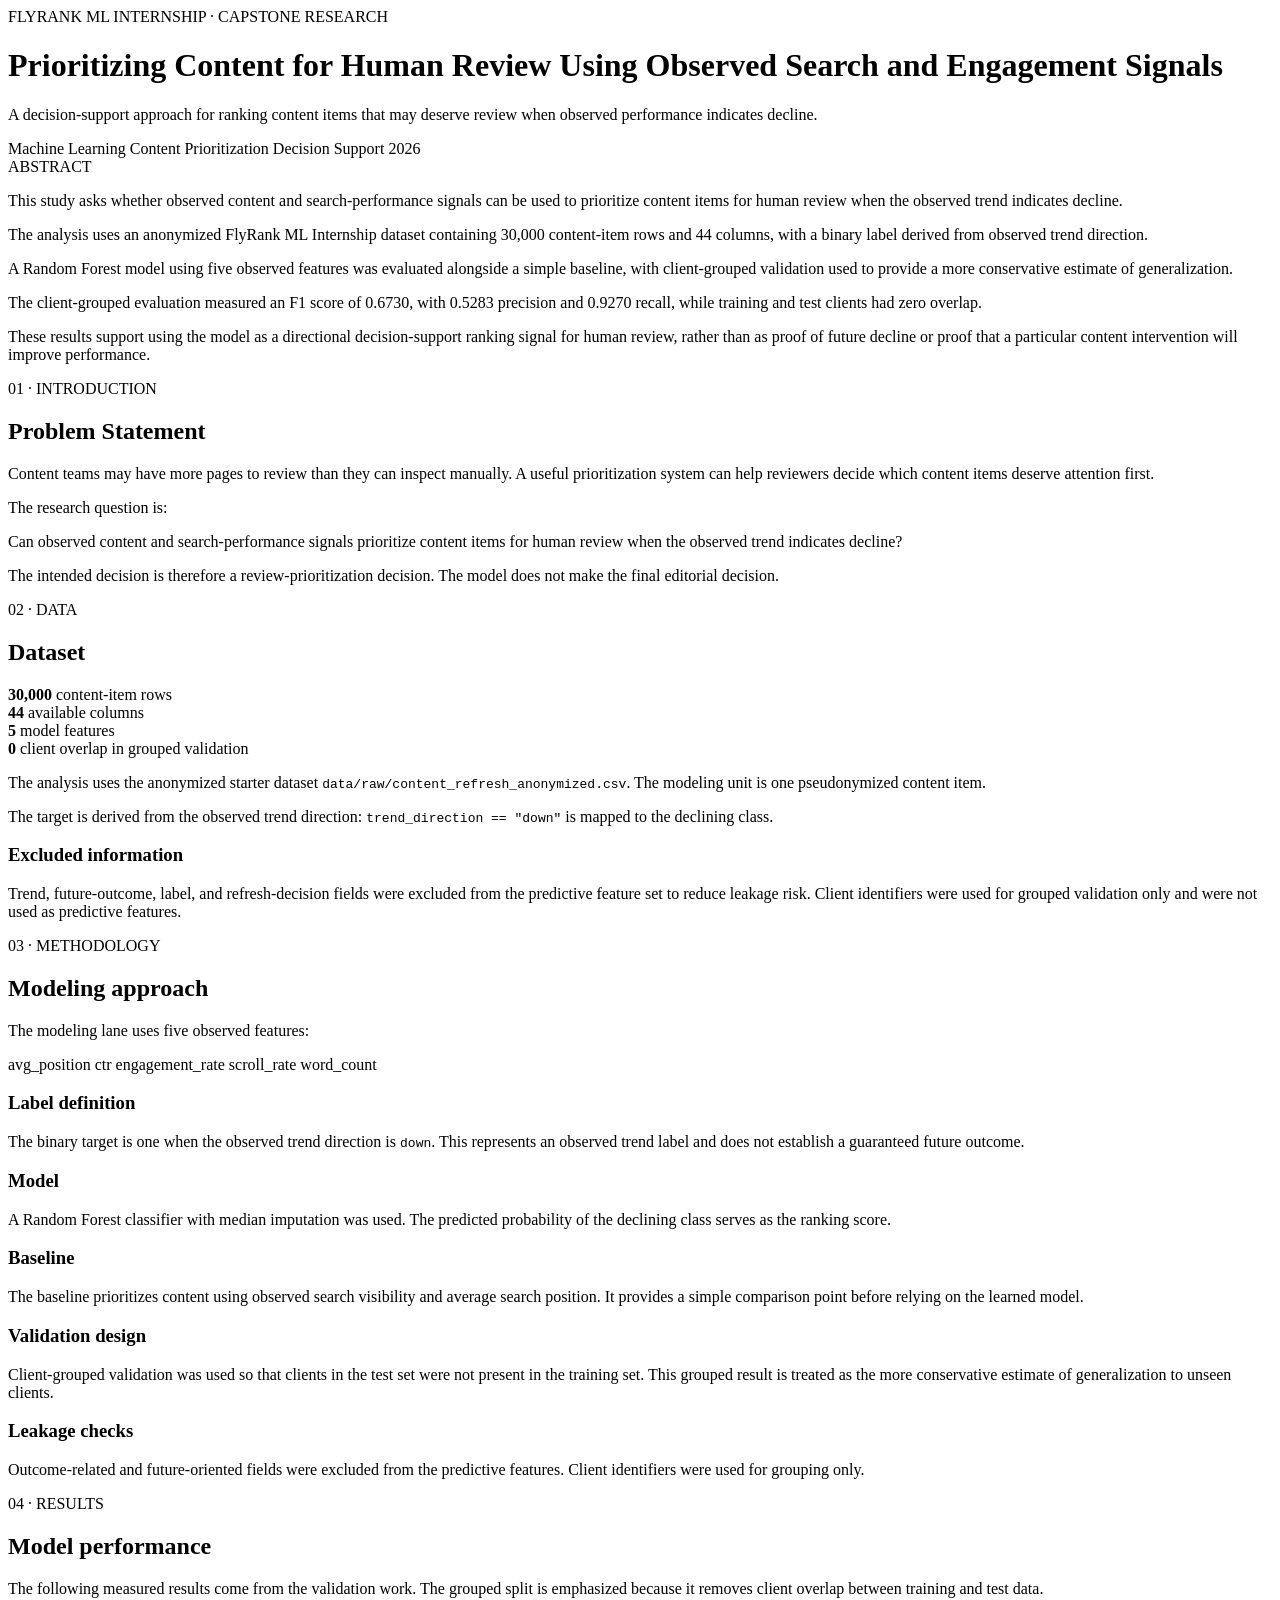
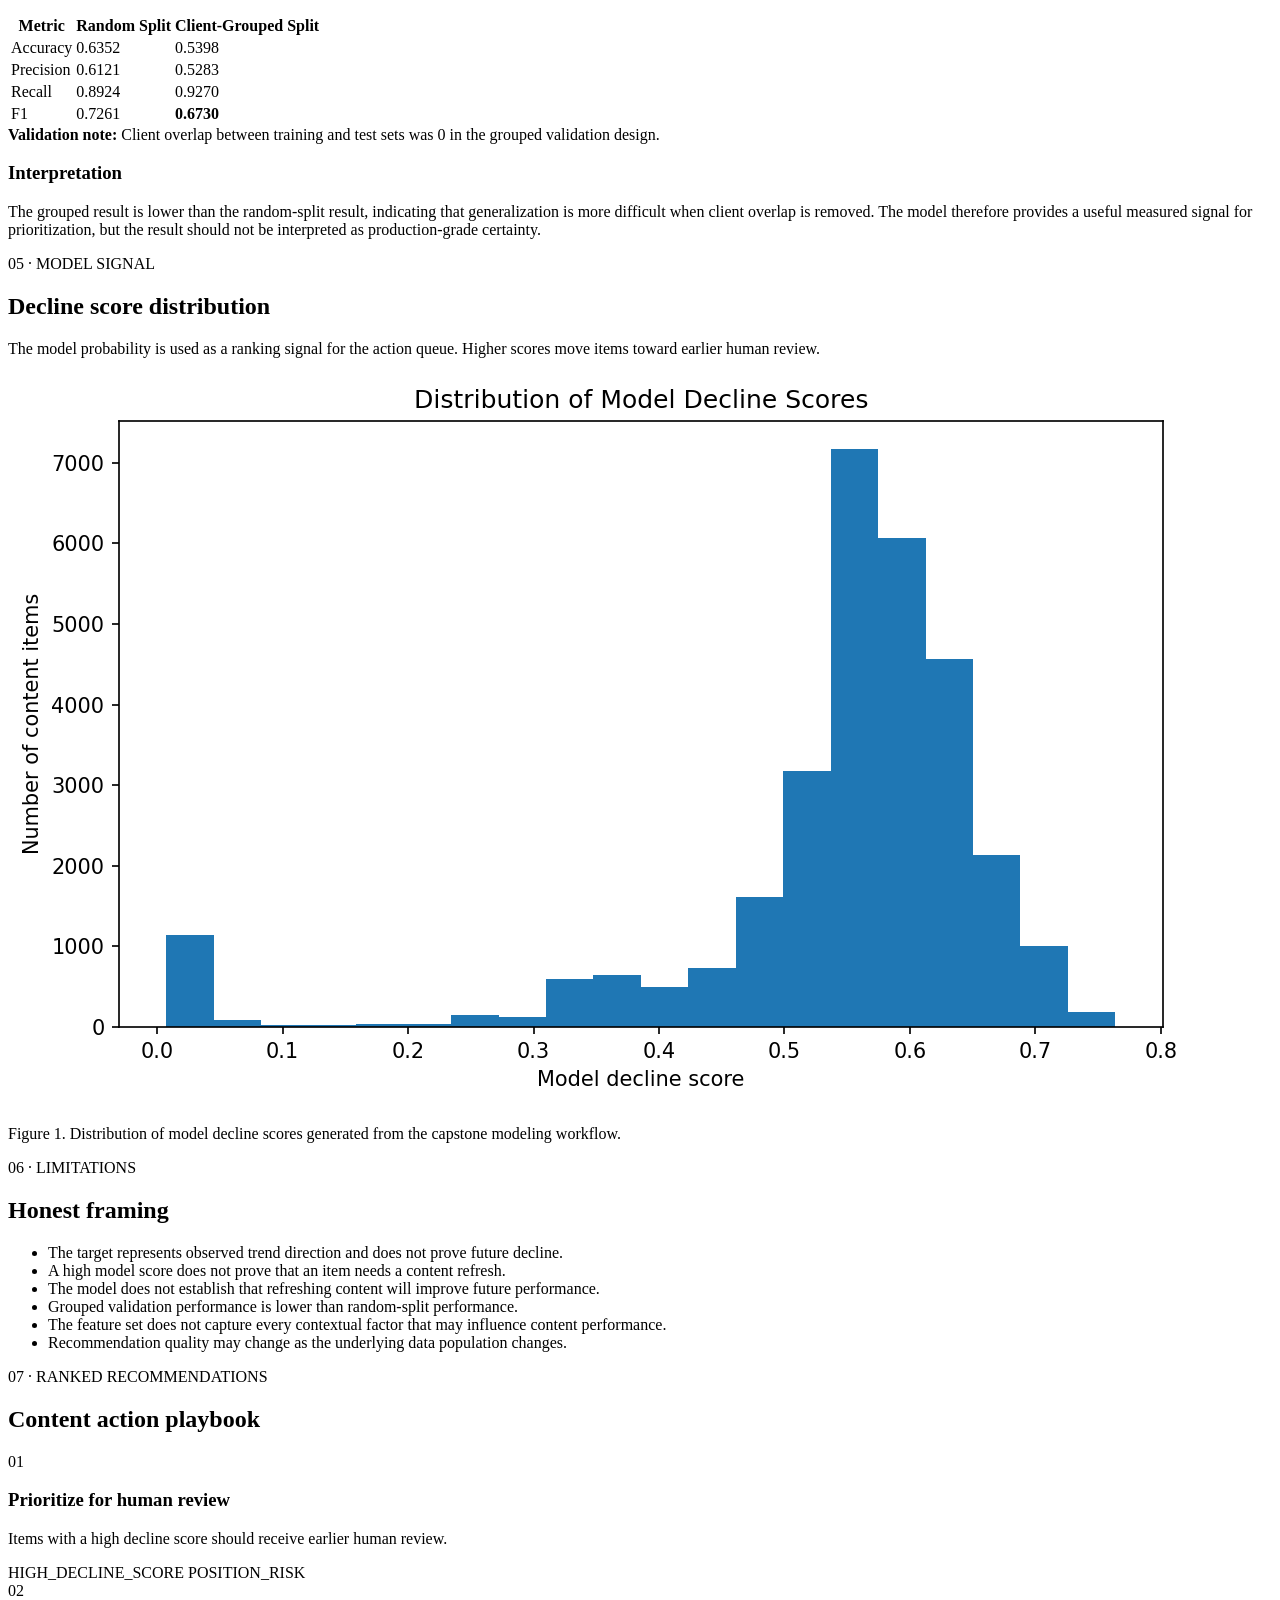
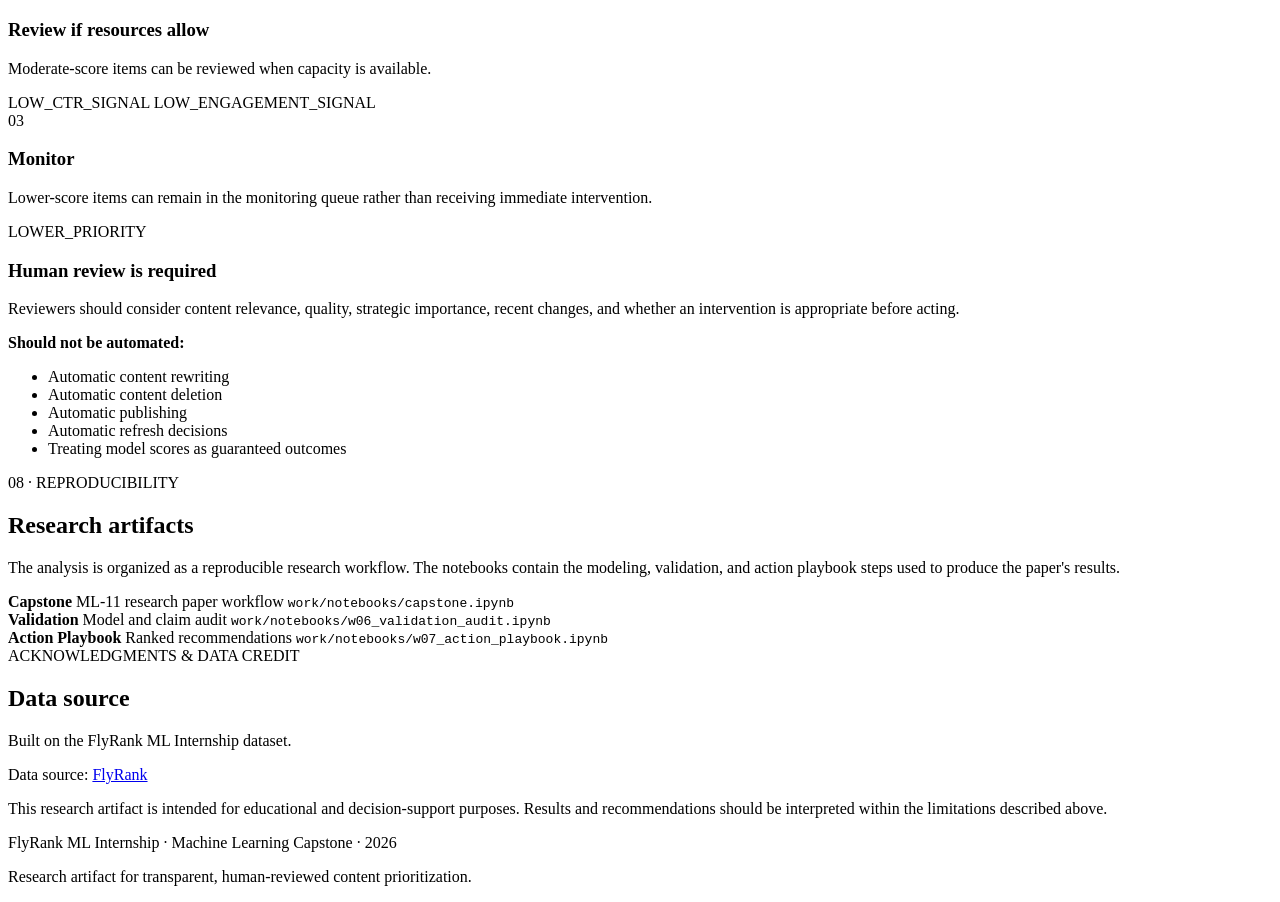
==== index.html @ 4ee72cf7 "Add ML-11 research paper page" ====
<!DOCTYPE html>
<html lang="en">
<head>
    <meta charset="UTF-8">
    <meta name="viewport" content="width=device-width, initial-scale=1.0">

    <title>Content Decline Prioritization | Research Paper</title>

    <link rel="stylesheet" href="style.css">
</head>

<body>

    <!-- HERO -->
    <header class="hero">
        <div class="container">

            <div class="eyebrow">
                FLYRANK ML INTERNSHIP · CAPSTONE RESEARCH
            </div>

            <h1>
                Prioritizing Content for Human Review
                Using Observed Search and Engagement Signals
            </h1>

            <p class="subtitle">
                A decision-support approach for ranking content items
                that may deserve review when observed performance
                indicates decline.
            </p>

            <div class="meta">
                <span>Machine Learning</span>
                <span>Content Prioritization</span>
                <span>Decision Support</span>
                <span>2026</span>
            </div>

        </div>
    </header>


    <main class="container">

        <!-- ABSTRACT -->
        <section class="paper-section abstract">
            <div class="section-label">ABSTRACT</div>

            <p>
                This study asks whether observed content and search-performance
                signals can be used to prioritize content items for human review
                when the observed trend indicates decline.
            </p>

            <p>
                The analysis uses an anonymized FlyRank ML Internship dataset
                containing 30,000 content-item rows and 44 columns, with a binary
                label derived from observed trend direction.
            </p>

            <p>
                A Random Forest model using five observed features was evaluated
                alongside a simple baseline, with client-grouped validation used
                to provide a more conservative estimate of generalization.
            </p>

            <p>
                The client-grouped evaluation measured an F1 score of 0.6730,
                with 0.5283 precision and 0.9270 recall, while training and test
                clients had zero overlap.
            </p>

            <p>
                These results support using the model as a directional
                decision-support ranking signal for human review, rather than as
                proof of future decline or proof that a particular content
                intervention will improve performance.
            </p>
        </section>


        <!-- INTRODUCTION -->
        <section class="paper-section">
            <div class="section-label">01 · INTRODUCTION</div>

            <h2>Problem Statement</h2>

            <p>
                Content teams may have more pages to review than they can
                inspect manually. A useful prioritization system can help
                reviewers decide which content items deserve attention first.
            </p>

            <p>
                The research question is:
            </p>

            <div class="question-box">
                Can observed content and search-performance signals prioritize
                content items for human review when the observed trend indicates
                decline?
            </div>

            <p>
                The intended decision is therefore a review-prioritization
                decision. The model does not make the final editorial decision.
            </p>
        </section>


        <!-- DATA -->
        <section class="paper-section">
            <div class="section-label">02 · DATA</div>

            <h2>Dataset</h2>

            <div class="stats-grid">

                <div class="stat-card">
                    <strong>30,000</strong>
                    <span>content-item rows</span>
                </div>

                <div class="stat-card">
                    <strong>44</strong>
                    <span>available columns</span>
                </div>

                <div class="stat-card">
                    <strong>5</strong>
                    <span>model features</span>
                </div>

                <div class="stat-card">
                    <strong>0</strong>
                    <span>client overlap in grouped validation</span>
                </div>

            </div>

            <p>
                The analysis uses the anonymized starter dataset
                <code>data/raw/content_refresh_anonymized.csv</code>.
                The modeling unit is one pseudonymized content item.
            </p>

            <p>
                The target is derived from the observed trend direction:
                <code>trend_direction == "down"</code> is mapped to the
                declining class.
            </p>

            <h3>Excluded information</h3>

            <p>
                Trend, future-outcome, label, and refresh-decision fields were
                excluded from the predictive feature set to reduce leakage risk.
                Client identifiers were used for grouped validation only and
                were not used as predictive features.
            </p>
        </section>


        <!-- METHODOLOGY -->
        <section class="paper-section">
            <div class="section-label">03 · METHODOLOGY</div>

            <h2>Modeling approach</h2>

            <p>
                The modeling lane uses five observed features:
            </p>

            <div class="feature-list">
                <span>avg_position</span>
                <span>ctr</span>
                <span>engagement_rate</span>
                <span>scroll_rate</span>
                <span>word_count</span>
            </div>

            <h3>Label definition</h3>

            <p>
                The binary target is one when the observed trend direction is
                <code>down</code>. This represents an observed trend label and
                does not establish a guaranteed future outcome.
            </p>

            <h3>Model</h3>

            <p>
                A Random Forest classifier with median imputation was used.
                The predicted probability of the declining class serves as the
                ranking score.
            </p>

            <h3>Baseline</h3>

            <p>
                The baseline prioritizes content using observed search
                visibility and average search position. It provides a simple
                comparison point before relying on the learned model.
            </p>

            <h3>Validation design</h3>

            <p>
                Client-grouped validation was used so that clients in the test
                set were not present in the training set. This grouped result
                is treated as the more conservative estimate of generalization
                to unseen clients.
            </p>

            <h3>Leakage checks</h3>

            <p>
                Outcome-related and future-oriented fields were excluded from
                the predictive features. Client identifiers were used for
                grouping only.
            </p>
        </section>


        <!-- RESULTS -->
        <section class="paper-section">
            <div class="section-label">04 · RESULTS</div>

            <h2>Model performance</h2>

            <p>
                The following measured results come from the validation work.
                The grouped split is emphasized because it removes client
                overlap between training and test data.
            </p>

            <div class="table-wrapper">
                <table>
                    <thead>
                        <tr>
                            <th>Metric</th>
                            <th>Random Split</th>
                            <th>Client-Grouped Split</th>
                        </tr>
                    </thead>

                    <tbody>
                        <tr>
                            <td>Accuracy</td>
                            <td>0.6352</td>
                            <td>0.5398</td>
                        </tr>

                        <tr>
                            <td>Precision</td>
                            <td>0.6121</td>
                            <td>0.5283</td>
                        </tr>

                        <tr>
                            <td>Recall</td>
                            <td>0.8924</td>
                            <td>0.9270</td>
                        </tr>

                        <tr class="highlight-row">
                            <td>F1</td>
                            <td>0.7261</td>
                            <td><strong>0.6730</strong></td>
                        </tr>
                    </tbody>
                </table>
            </div>

            <div class="result-note">
                <strong>Validation note:</strong>
                Client overlap between training and test sets was 0 in the
                grouped validation design.
            </div>

            <h3>Interpretation</h3>

            <p>
                The grouped result is lower than the random-split result,
                indicating that generalization is more difficult when client
                overlap is removed. The model therefore provides a useful
                measured signal for prioritization, but the result should not
                be interpreted as production-grade certainty.
            </p>
        </section>


        <!-- FIGURE -->
        <section class="paper-section">
            <div class="section-label">05 · MODEL SIGNAL</div>

            <h2>Decline score distribution</h2>

            <p>
                The model probability is used as a ranking signal for the
                action queue. Higher scores move items toward earlier human
                review.
            </p>

            <div class="figure-card">

                <img
                    src="work/figures/decline_score_distribution.png"
                    alt="Distribution of model decline scores"
                >

                <p class="caption">
                    Figure 1. Distribution of model decline scores generated
                    from the capstone modeling workflow.
                </p>

            </div>
        </section>


        <!-- LIMITATIONS -->
        <section class="paper-section">
            <div class="section-label">06 · LIMITATIONS</div>

            <h2>Honest framing</h2>

            <ul class="limits-list">
                <li>
                    The target represents observed trend direction and does
                    not prove future decline.
                </li>

                <li>
                    A high model score does not prove that an item needs a
                    content refresh.
                </li>

                <li>
                    The model does not establish that refreshing content will
                    improve future performance.
                </li>

                <li>
                    Grouped validation performance is lower than random-split
                    performance.
                </li>

                <li>
                    The feature set does not capture every contextual factor
                    that may influence content performance.
                </li>

                <li>
                    Recommendation quality may change as the underlying data
                    population changes.
                </li>
            </ul>
        </section>


        <!-- RECOMMENDATIONS -->
        <section class="paper-section recommendations">
            <div class="section-label">07 · RANKED RECOMMENDATIONS</div>

            <h2>Content action playbook</h2>

            <div class="recommendation">

                <div class="rank">01</div>

                <div>
                    <h3>Prioritize for human review</h3>

                    <p>
                        Items with a high decline score should receive earlier
                        human review.
                    </p>

                    <div class="tags">
                        <span>HIGH_DECLINE_SCORE</span>
                        <span>POSITION_RISK</span>
                    </div>
                </div>

            </div>


            <div class="recommendation">

                <div class="rank">02</div>

                <div>
                    <h3>Review if resources allow</h3>

                    <p>
                        Moderate-score items can be reviewed when capacity is
                        available.
                    </p>

                    <div class="tags">
                        <span>LOW_CTR_SIGNAL</span>
                        <span>LOW_ENGAGEMENT_SIGNAL</span>
                    </div>
                </div>

            </div>


            <div class="recommendation">

                <div class="rank">03</div>

                <div>
                    <h3>Monitor</h3>

                    <p>
                        Lower-score items can remain in the monitoring queue
                        rather than receiving immediate intervention.
                    </p>

                    <div class="tags">
                        <span>LOWER_PRIORITY</span>
                    </div>
                </div>

            </div>


            <h3>Human review is required</h3>

            <p>
                Reviewers should consider content relevance, quality, strategic
                importance, recent changes, and whether an intervention is
                appropriate before acting.
            </p>

            <div class="no-go">
                <strong>Should not be automated:</strong>

                <ul>
                    <li>Automatic content rewriting</li>
                    <li>Automatic content deletion</li>
                    <li>Automatic publishing</li>
                    <li>Automatic refresh decisions</li>
                    <li>Treating model scores as guaranteed outcomes</li>
                </ul>
            </div>
        </section>


        <!-- REPRODUCIBILITY -->
        <section class="paper-section">
            <div class="section-label">08 · REPRODUCIBILITY</div>

            <h2>Research artifacts</h2>

            <p>
                The analysis is organized as a reproducible research workflow.
                The notebooks contain the modeling, validation, and action
                playbook steps used to produce the paper's results.
            </p>

            <div class="artifact-grid">

                <div class="artifact">
                    <strong>Capstone</strong>
                    <span>ML-11 research paper workflow</span>
                    <code>work/notebooks/capstone.ipynb</code>
                </div>

                <div class="artifact">
                    <strong>Validation</strong>
                    <span>Model and claim audit</span>
                    <code>work/notebooks/w06_validation_audit.ipynb</code>
                </div>

                <div class="artifact">
                    <strong>Action Playbook</strong>
                    <span>Ranked recommendations</span>
                    <code>work/notebooks/w07_action_playbook.ipynb</code>
                </div>

            </div>
        </section>


        <!-- ACKNOWLEDGMENTS -->
        <section class="paper-section acknowledgment">
            <div class="section-label">ACKNOWLEDGMENTS & DATA CREDIT</div>

            <h2>Data source</h2>

            <p>
                Built on the FlyRank ML Internship dataset.
            </p>

            <p>
                Data source:
                <a
                    href="https://flyrank.ai"
                    target="_blank"
                    rel="noopener noreferrer"
                >
                    FlyRank
                </a>
            </p>

            <p class="small-note">
                This research artifact is intended for educational and
                decision-support purposes. Results and recommendations should
                be interpreted within the limitations described above.
            </p>
        </section>

    </main>


    <!-- FOOTER -->
    <footer>
        <div class="container">

            <p>
                FlyRank ML Internship · Machine Learning Capstone · 2026
            </p>

            <p>
                Research artifact for transparent, human-reviewed
                content prioritization.
            </p>

        </div>
    </footer>

</body>
</html>
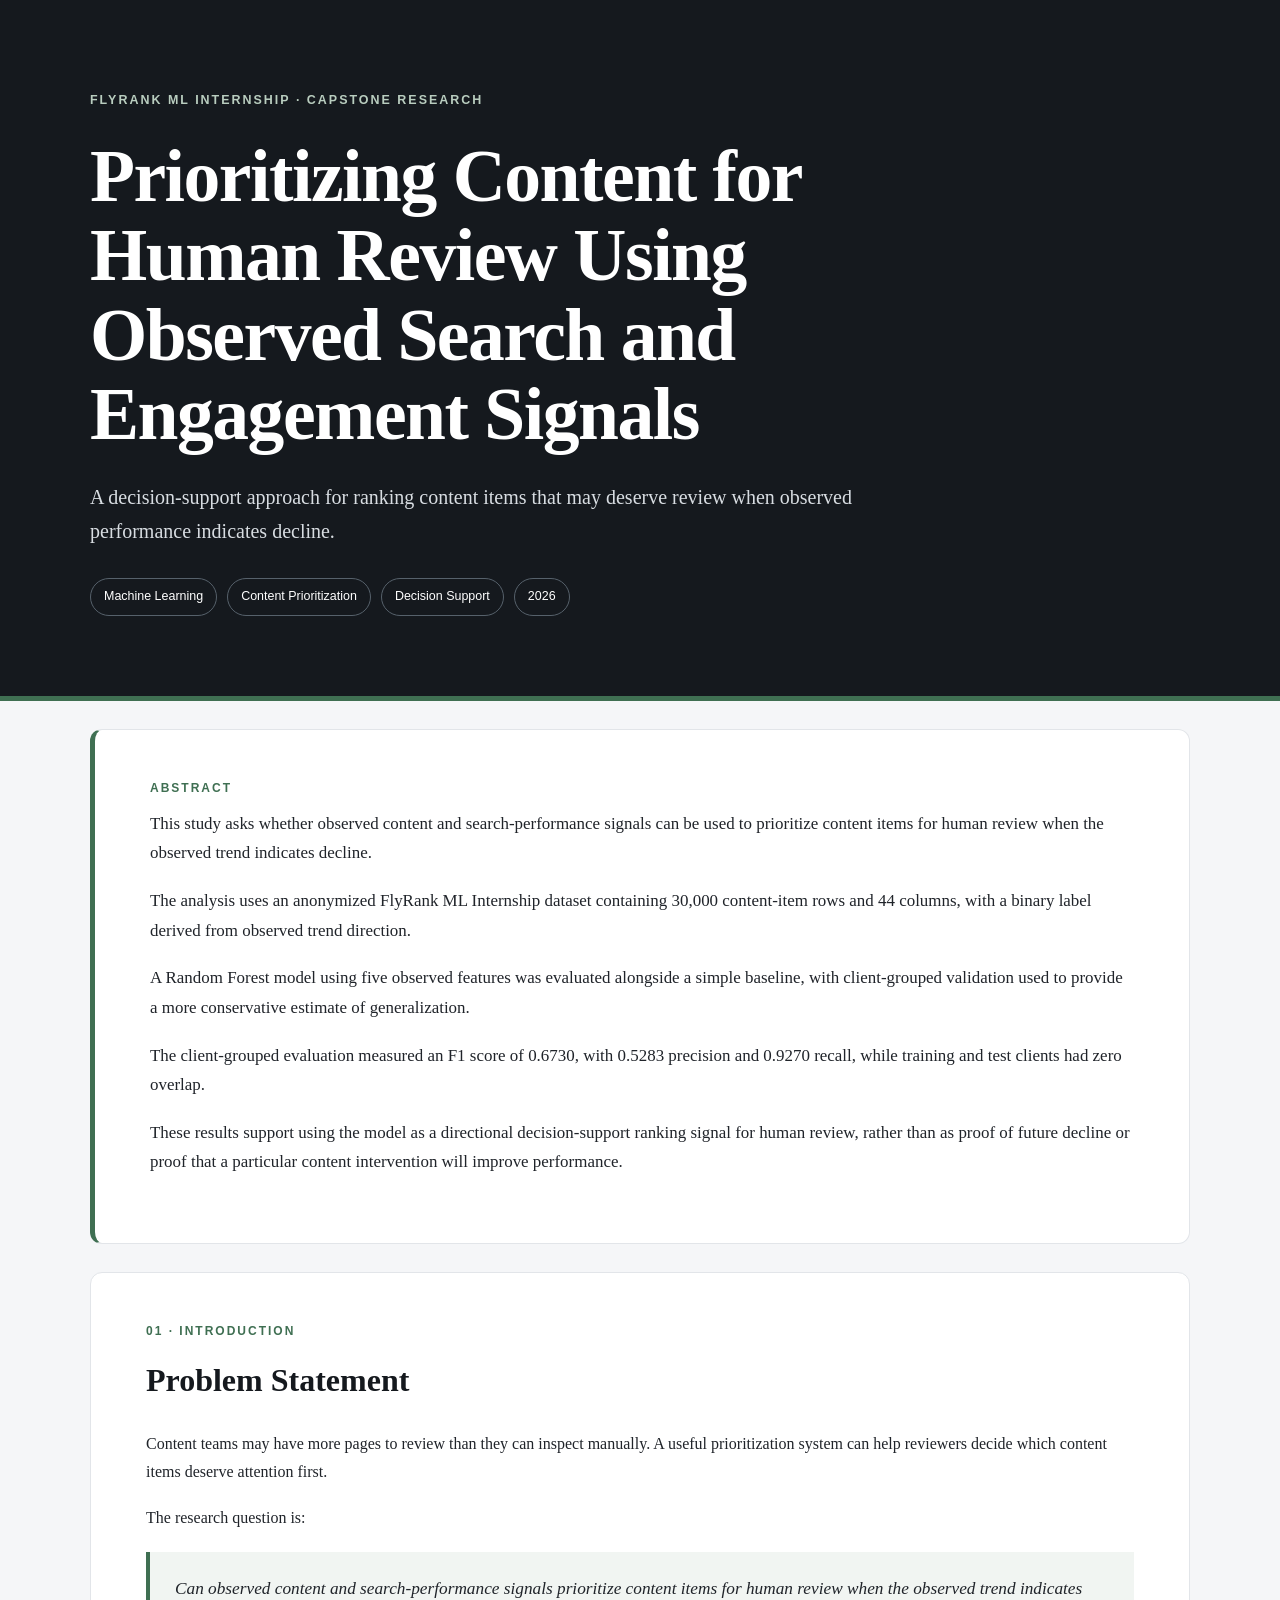
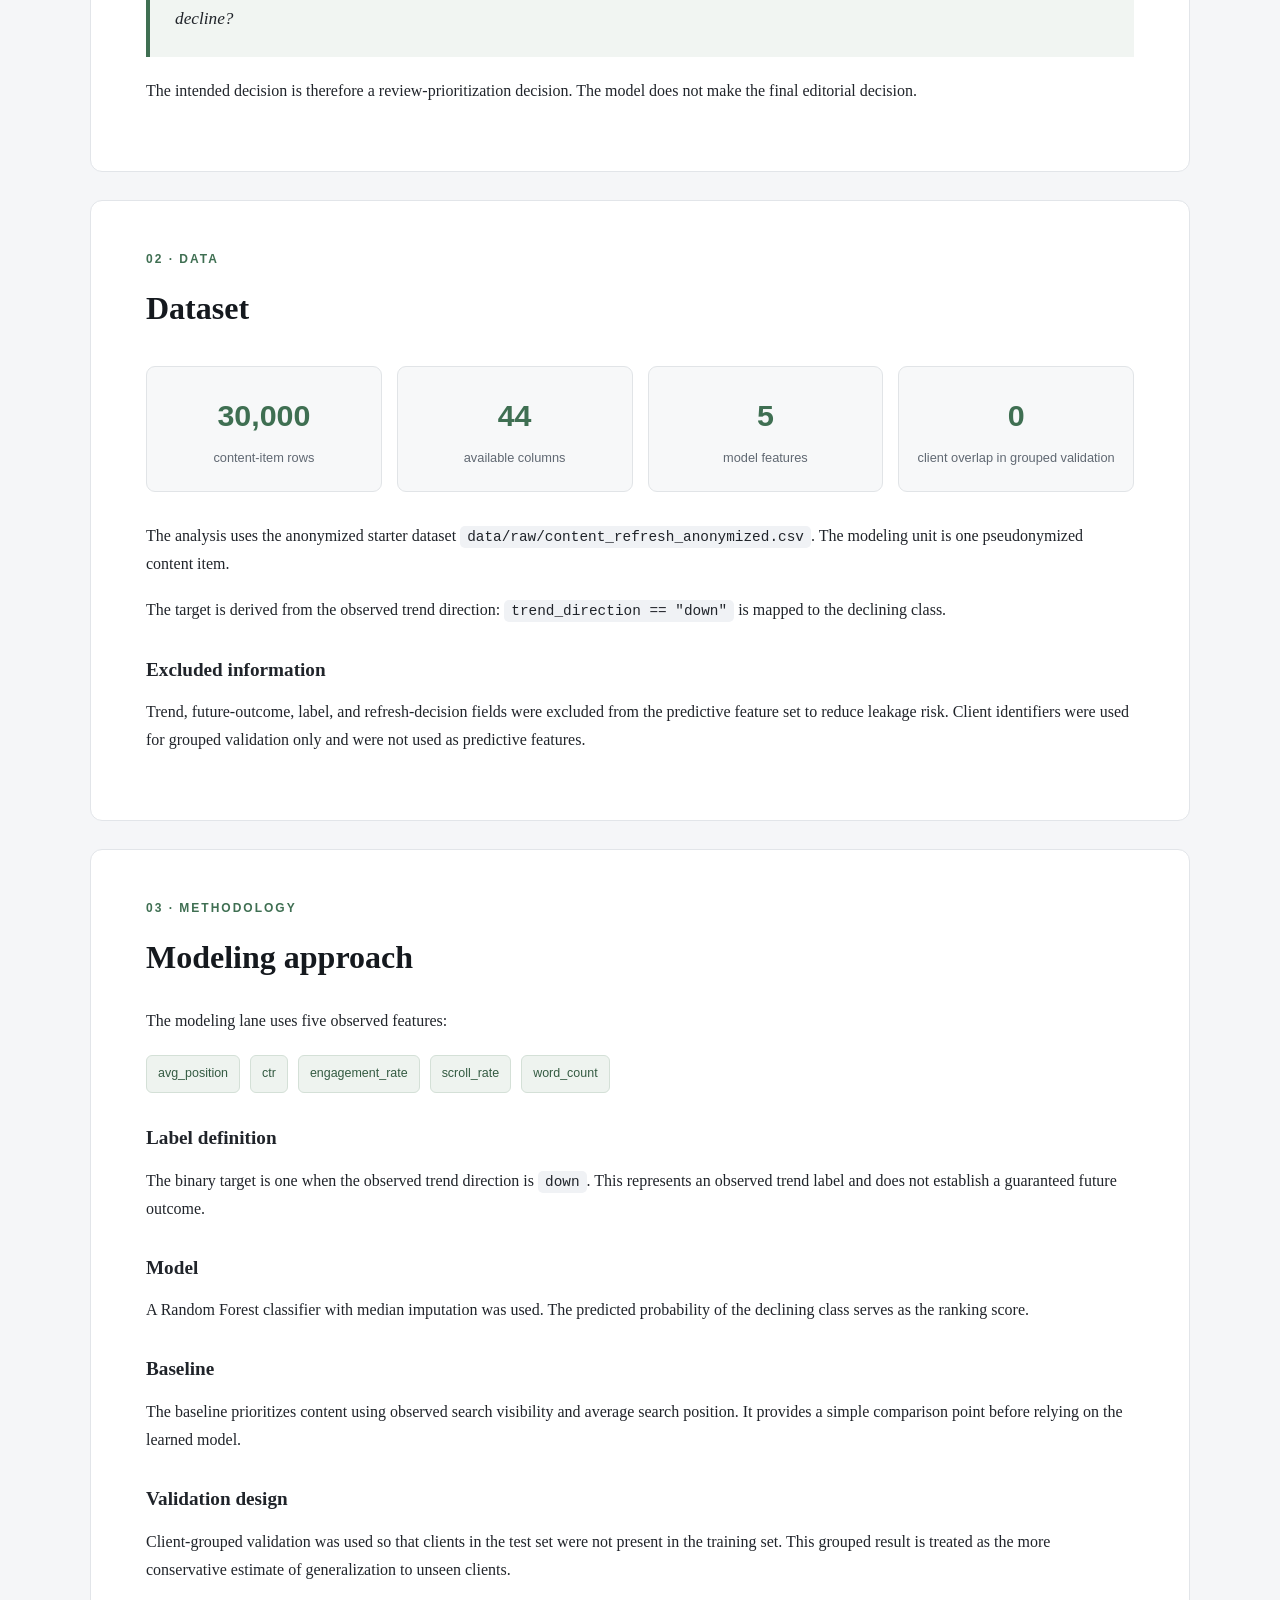
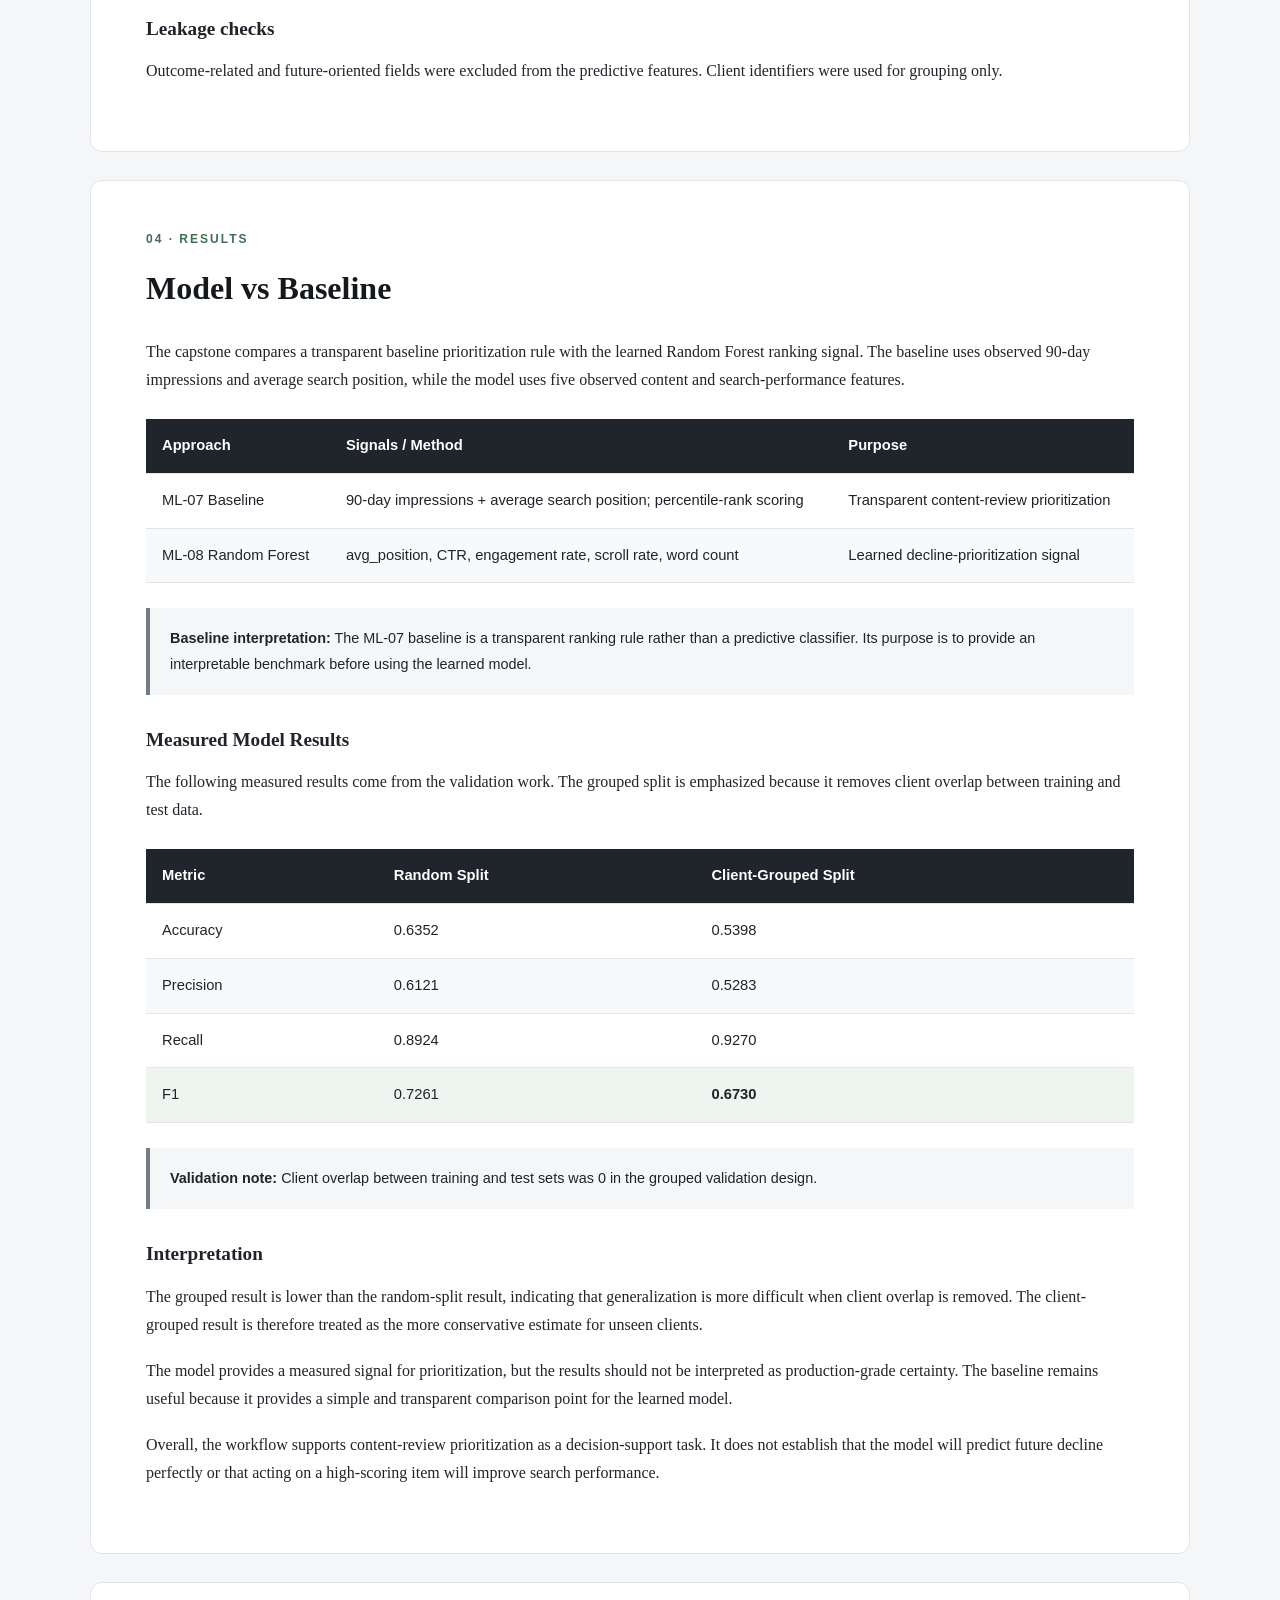
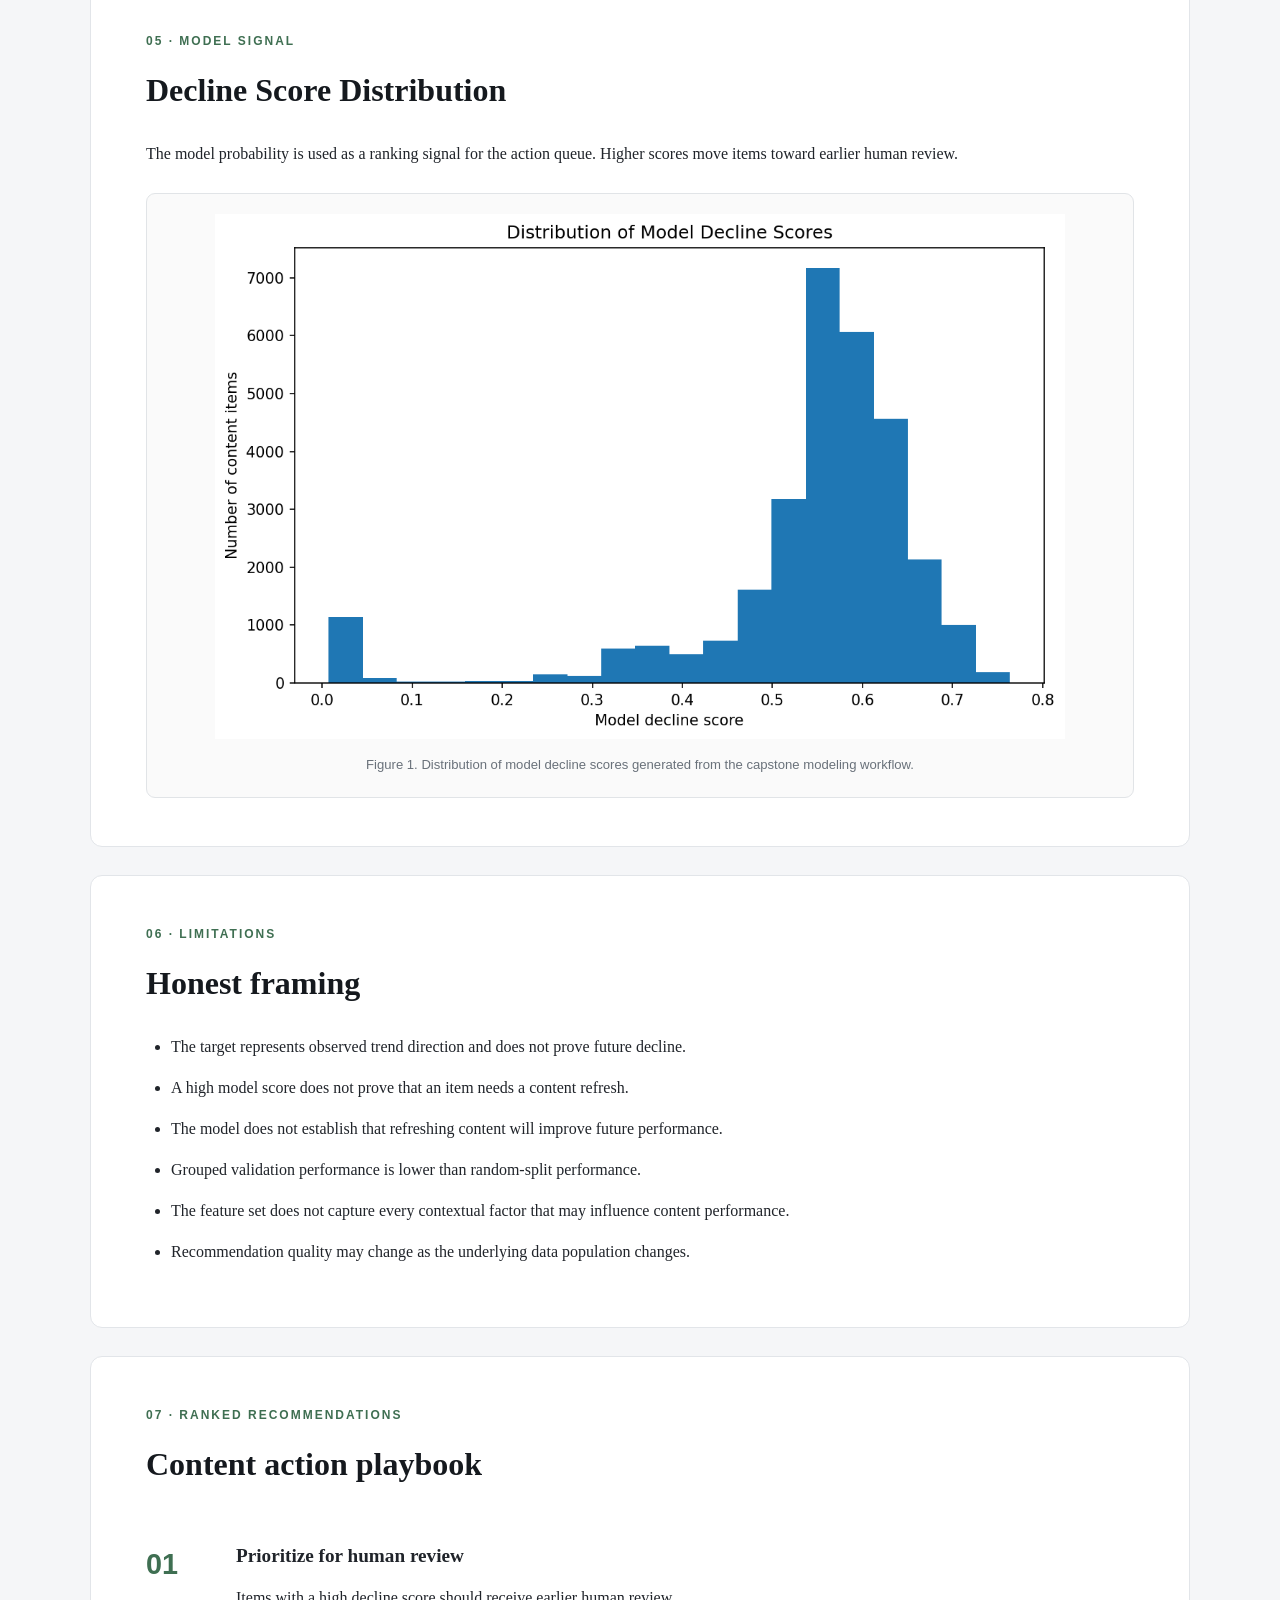
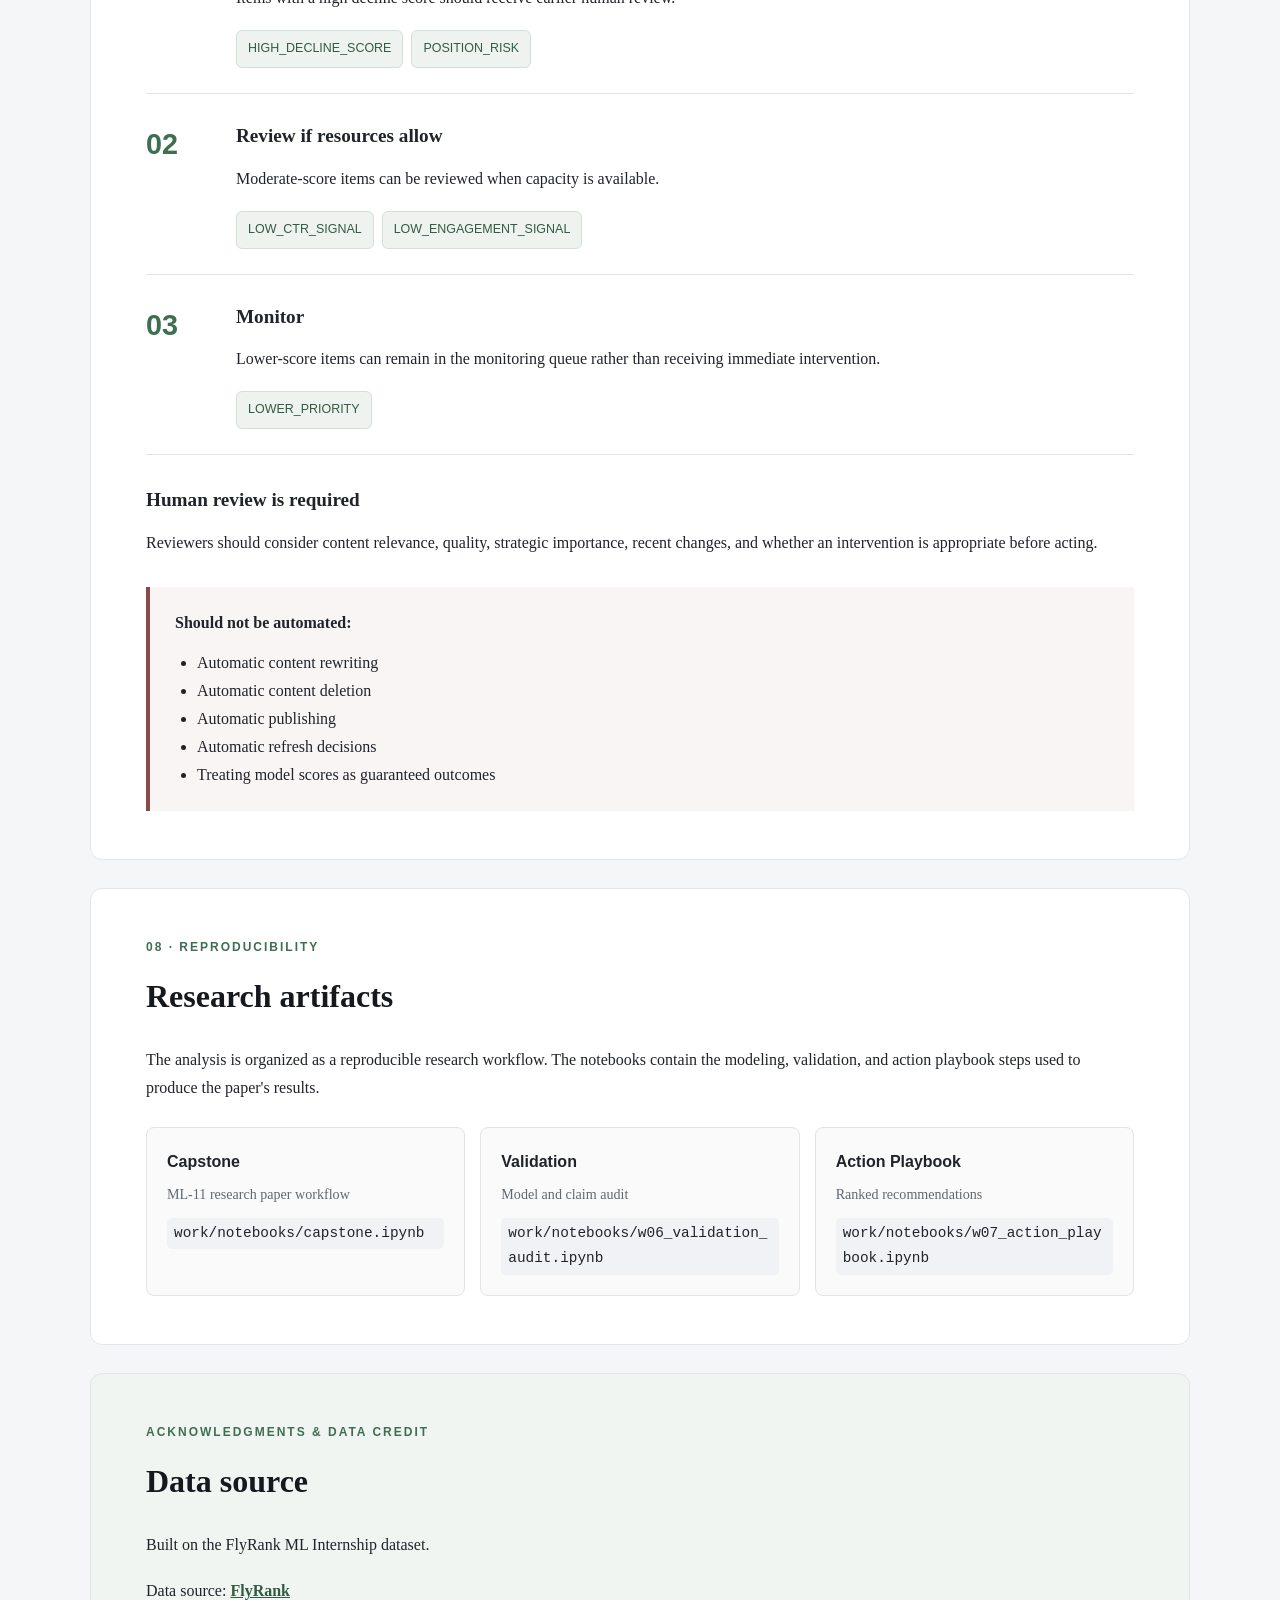
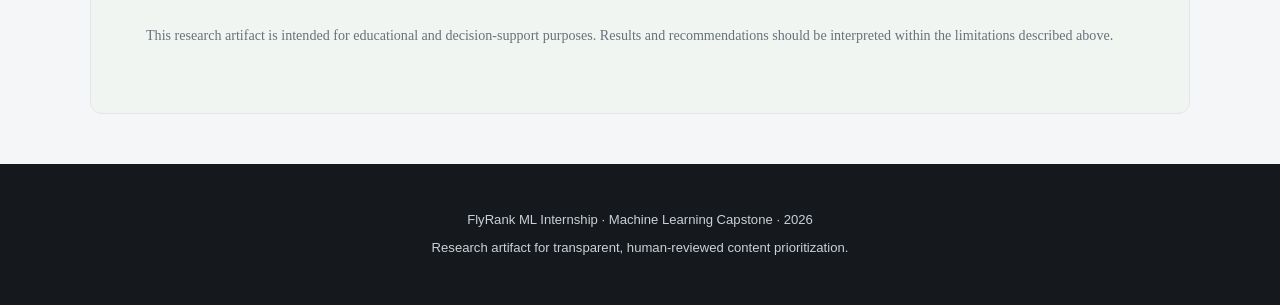
==== commit a2075f2e: "Update model vs baseline results Added results section comparing model performance with baseline and" ====
--- a/index.html
+++ b/index.html
@@ -221,102 +221,167 @@
                 grouping only.
             </p>
         </section>
-
-
         <!-- RESULTS -->
-        <section class="paper-section">
-            <div class="section-label">04 · RESULTS</div>
-
-            <h2>Model performance</h2>
-
-            <p>
-                The following measured results come from the validation work.
-                The grouped split is emphasized because it removes client
-                overlap between training and test data.
-            </p>
-
-            <div class="table-wrapper">
-                <table>
-                    <thead>
-                        <tr>
-                            <th>Metric</th>
-                            <th>Random Split</th>
-                            <th>Client-Grouped Split</th>
-                        </tr>
-                    </thead>
-
-                    <tbody>
-                        <tr>
-                            <td>Accuracy</td>
-                            <td>0.6352</td>
-                            <td>0.5398</td>
-                        </tr>
-
-                        <tr>
-                            <td>Precision</td>
-                            <td>0.6121</td>
-                            <td>0.5283</td>
-                        </tr>
-
-                        <tr>
-                            <td>Recall</td>
-                            <td>0.8924</td>
-                            <td>0.9270</td>
-                        </tr>
-
-                        <tr class="highlight-row">
-                            <td>F1</td>
-                            <td>0.7261</td>
-                            <td><strong>0.6730</strong></td>
-                        </tr>
-                    </tbody>
-                </table>
-            </div>
-
-            <div class="result-note">
-                <strong>Validation note:</strong>
-                Client overlap between training and test sets was 0 in the
-                grouped validation design.
-            </div>
-
-            <h3>Interpretation</h3>
-
-            <p>
-                The grouped result is lower than the random-split result,
-                indicating that generalization is more difficult when client
-                overlap is removed. The model therefore provides a useful
-                measured signal for prioritization, but the result should not
-                be interpreted as production-grade certainty.
-            </p>
-        </section>
-
-
-        <!-- FIGURE -->
-        <section class="paper-section">
-            <div class="section-label">05 · MODEL SIGNAL</div>
-
-            <h2>Decline score distribution</h2>
-
-            <p>
-                The model probability is used as a ranking signal for the
-                action queue. Higher scores move items toward earlier human
-                review.
-            </p>
-
-            <div class="figure-card">
-
-                <img
-                    src="work/figures/decline_score_distribution.png"
-                    alt="Distribution of model decline scores"
-                >
-
-                <p class="caption">
-                    Figure 1. Distribution of model decline scores generated
-                    from the capstone modeling workflow.
-                </p>
-
-            </div>
-        </section>
+<section class="paper-section">
+    <div class="section-label">04 · RESULTS</div>
+
+    <h2>Model vs Baseline</h2>
+
+    <p>
+        The capstone compares a transparent baseline prioritization rule with
+        the learned Random Forest ranking signal. The baseline uses observed
+        90-day impressions and average search position, while the model uses
+        five observed content and search-performance features.
+    </p>
+
+    <div class="table-wrapper">
+        <table>
+            <thead>
+                <tr>
+                    <th>Approach</th>
+                    <th>Signals / Method</th>
+                    <th>Purpose</th>
+                </tr>
+            </thead>
+
+            <tbody>
+                <tr>
+                    <td>ML-07 Baseline</td>
+                    <td>
+                        90-day impressions + average search position;
+                        percentile-rank scoring
+                    </td>
+                    <td>
+                        Transparent content-review prioritization
+                    </td>
+                </tr>
+
+                <tr>
+                    <td>ML-08 Random Forest</td>
+                    <td>
+                        avg_position, CTR, engagement rate,
+                        scroll rate, word count
+                    </td>
+                    <td>
+                        Learned decline-prioritization signal
+                    </td>
+                </tr>
+            </tbody>
+        </table>
+    </div>
+
+    <div class="result-note">
+        <strong>Baseline interpretation:</strong>
+        The ML-07 baseline is a transparent ranking rule rather than a
+        predictive classifier. Its purpose is to provide an interpretable
+        benchmark before using the learned model.
+    </div>
+
+    <h3>Measured Model Results</h3>
+
+    <p>
+        The following measured results come from the validation work.
+        The grouped split is emphasized because it removes client overlap
+        between training and test data.
+    </p>
+
+    <div class="table-wrapper">
+        <table>
+            <thead>
+                <tr>
+                    <th>Metric</th>
+                    <th>Random Split</th>
+                    <th>Client-Grouped Split</th>
+                </tr>
+            </thead>
+
+            <tbody>
+                <tr>
+                    <td>Accuracy</td>
+                    <td>0.6352</td>
+                    <td>0.5398</td>
+                </tr>
+
+                <tr>
+                    <td>Precision</td>
+                    <td>0.6121</td>
+                    <td>0.5283</td>
+                </tr>
+
+                <tr>
+                    <td>Recall</td>
+                    <td>0.8924</td>
+                    <td>0.9270</td>
+                </tr>
+
+                <tr class="highlight-row">
+                    <td>F1</td>
+                    <td>0.7261</td>
+                    <td><strong>0.6730</strong></td>
+                </tr>
+            </tbody>
+        </table>
+    </div>
+
+    <div class="result-note">
+        <strong>Validation note:</strong>
+        Client overlap between training and test sets was 0 in the grouped
+        validation design.
+    </div>
+
+    <h3>Interpretation</h3>
+
+    <p>
+        The grouped result is lower than the random-split result, indicating
+        that generalization is more difficult when client overlap is removed.
+        The client-grouped result is therefore treated as the more conservative
+        estimate for unseen clients.
+    </p>
+
+    <p>
+        The model provides a measured signal for prioritization, but the
+        results should not be interpreted as production-grade certainty.
+        The baseline remains useful because it provides a simple and
+        transparent comparison point for the learned model.
+    </p>
+
+    <p>
+        Overall, the workflow supports content-review prioritization as a
+        decision-support task. It does not establish that the model will
+        predict future decline perfectly or that acting on a high-scoring item
+        will improve search performance.
+    </p>
+</section>
+
+
+<!-- FIGURE -->
+<section class="paper-section">
+    <div class="section-label">05 · MODEL SIGNAL</div>
+
+    <h2>Decline Score Distribution</h2>
+
+    <p>
+        The model probability is used as a ranking signal for the action queue.
+        Higher scores move items toward earlier human review.
+    </p>
+
+    <div class="figure-card">
+
+        <img
+            src="work/figures/decline_score_distribution.png"
+            alt="Distribution of model decline scores"
+        >
+
+        <p class="caption">
+            Figure 1. Distribution of model decline scores generated from
+            the capstone modeling workflow.
+        </p>
+
+    </div>
+</section>
+
+
+       
 
 
         <!-- LIMITATIONS -->
--- a/style.css
+++ b/style.css
@@ -0,0 +1,453 @@
+* {
+    margin: 0;
+    padding: 0;
+    box-sizing: border-box;
+}
+
+html {
+    scroll-behavior: smooth;
+}
+
+body {
+    font-family: Georgia, "Times New Roman", serif;
+    background: #f5f6f8;
+    color: #20242a;
+    line-height: 1.75;
+}
+
+/* =========================
+   GLOBAL
+========================= */
+
+.container {
+    width: min(1100px, 92%);
+    margin: 0 auto;
+}
+
+.paper-section {
+    background: #ffffff;
+    margin: 28px 0;
+    padding: 48px 55px;
+    border: 1px solid #e2e5e9;
+    border-radius: 12px;
+}
+
+.paper-section p {
+    margin: 0 0 18px;
+}
+
+h2 {
+    font-size: 2rem;
+    margin: 8px 0 22px;
+    color: #15191e;
+}
+
+h3 {
+    font-size: 1.2rem;
+    margin: 28px 0 12px;
+    color: #20242a;
+}
+
+code {
+    background: #f0f2f5;
+    padding: 3px 7px;
+    border-radius: 5px;
+    font-family: "Courier New", monospace;
+    font-size: 0.9em;
+}
+
+/* =========================
+   HERO
+========================= */
+
+.hero {
+    background: #15191e;
+    color: white;
+    padding: 90px 0 80px;
+    border-bottom: 5px solid #3f6f52;
+}
+
+.eyebrow {
+    font-family: Arial, sans-serif;
+    font-size: 0.78rem;
+    font-weight: 700;
+    letter-spacing: 2px;
+    text-transform: uppercase;
+    margin-bottom: 25px;
+    color: #b9cdbf;
+}
+
+.hero h1 {
+    max-width: 900px;
+    font-size: clamp(2.4rem, 6vw, 4.6rem);
+    line-height: 1.08;
+    letter-spacing: -1.5px;
+    margin-bottom: 25px;
+}
+
+.subtitle {
+    max-width: 780px;
+    font-size: 1.25rem;
+    color: #d8dde2;
+    line-height: 1.7;
+}
+
+.meta {
+    display: flex;
+    flex-wrap: wrap;
+    gap: 10px;
+    margin-top: 30px;
+}
+
+.meta span {
+    border: 1px solid #56616b;
+    padding: 7px 13px;
+    border-radius: 20px;
+    font-family: Arial, sans-serif;
+    font-size: 0.78rem;
+}
+
+/* =========================
+   SECTION LABEL
+========================= */
+
+.section-label {
+    font-family: Arial, sans-serif;
+    font-size: 0.75rem;
+    font-weight: 700;
+    letter-spacing: 2px;
+    color: #3f6f52;
+    margin-bottom: 10px;
+}
+
+/* =========================
+   ABSTRACT
+========================= */
+
+.abstract {
+    border-left: 5px solid #3f6f52;
+}
+
+.abstract p {
+    font-size: 1.06rem;
+}
+
+/* =========================
+   QUESTION
+========================= */
+
+.question-box {
+    background: #f1f5f2;
+    border-left: 4px solid #3f6f52;
+    padding: 22px 25px;
+    margin: 20px 0;
+    font-size: 1.08rem;
+    font-style: italic;
+}
+
+/* =========================
+   STATS
+========================= */
+
+.stats-grid {
+    display: grid;
+    grid-template-columns: repeat(4, 1fr);
+    gap: 15px;
+    margin: 30px 0;
+}
+
+.stat-card {
+    background: #f7f8f9;
+    border: 1px solid #e1e4e7;
+    padding: 22px 15px;
+    text-align: center;
+    border-radius: 9px;
+}
+
+.stat-card strong {
+    display: block;
+    font-family: Arial, sans-serif;
+    font-size: 1.9rem;
+    color: #3f6f52;
+}
+
+.stat-card span {
+    display: block;
+    font-family: Arial, sans-serif;
+    font-size: 0.8rem;
+    color: #606872;
+    margin-top: 5px;
+}
+
+/* =========================
+   FEATURES
+========================= */
+
+.feature-list {
+    display: flex;
+    flex-wrap: wrap;
+    gap: 10px;
+    margin: 20px 0;
+}
+
+.feature-list span,
+.tags span {
+    background: #eef3ef;
+    border: 1px solid #d4e0d7;
+    color: #345b42;
+    padding: 7px 11px;
+    border-radius: 6px;
+    font-family: Arial, sans-serif;
+    font-size: 0.78rem;
+}
+
+/* =========================
+   TABLE
+========================= */
+
+.table-wrapper {
+    overflow-x: auto;
+    margin: 25px 0;
+}
+
+table {
+    width: 100%;
+    border-collapse: collapse;
+    font-family: Arial, sans-serif;
+    font-size: 0.92rem;
+}
+
+th,
+td {
+    padding: 14px 16px;
+    text-align: left;
+    border-bottom: 1px solid #e1e4e7;
+}
+
+th {
+    background: #20252b;
+    color: white;
+    font-weight: 600;
+}
+
+tr:nth-child(even) {
+    background: #f8f9fa;
+}
+
+.highlight-row {
+    background: #eef4ef !important;
+}
+
+.result-note {
+    background: #f5f6f7;
+    border-left: 4px solid #747d86;
+    padding: 18px 20px;
+    margin: 25px 0;
+    font-family: Arial, sans-serif;
+    font-size: 0.9rem;
+}
+
+/* =========================
+   FIGURE
+========================= */
+
+.figure-card {
+    background: #fafafa;
+    border: 1px solid #e1e4e7;
+    padding: 20px;
+    margin-top: 25px;
+    border-radius: 9px;
+}
+
+.figure-card img {
+    display: block;
+    width: 100%;
+    max-width: 850px;
+    margin: 0 auto;
+    height: auto;
+}
+
+.caption {
+    text-align: center;
+    color: #69717a;
+    font-family: Arial, sans-serif;
+    font-size: 0.82rem;
+    margin: 15px 0 0 !important;
+}
+
+/* =========================
+   LIMITATIONS
+========================= */
+
+.limits-list {
+    padding-left: 25px;
+}
+
+.limits-list li {
+    margin-bottom: 13px;
+}
+
+/* =========================
+   RECOMMENDATIONS
+========================= */
+
+.recommendation {
+    display: grid;
+    grid-template-columns: 70px 1fr;
+    gap: 20px;
+    padding: 25px 0;
+    border-bottom: 1px solid #e2e5e8;
+}
+
+.rank {
+    font-family: Arial, sans-serif;
+    font-size: 1.8rem;
+    font-weight: 700;
+    color: #3f6f52;
+}
+
+.recommendation h3 {
+    margin-top: 0;
+}
+
+.tags {
+    display: flex;
+    flex-wrap: wrap;
+    gap: 8px;
+    margin-top: 12px;
+}
+
+.no-go {
+    margin-top: 30px;
+    padding: 22px 25px;
+    background: #faf5f5;
+    border-left: 4px solid #8a4a4a;
+}
+
+.no-go ul {
+    margin-top: 12px;
+    padding-left: 22px;
+}
+
+/* =========================
+   ARTIFACTS
+========================= */
+
+.artifact-grid {
+    display: grid;
+    grid-template-columns: repeat(3, 1fr);
+    gap: 15px;
+    margin-top: 25px;
+}
+
+.artifact {
+    border: 1px solid #e1e4e7;
+    padding: 20px;
+    border-radius: 8px;
+    background: #fafafa;
+}
+
+.artifact strong {
+    display: block;
+    font-family: Arial, sans-serif;
+    margin-bottom: 6px;
+}
+
+.artifact span {
+    display: block;
+    color: #606872;
+    font-size: 0.88rem;
+    margin-bottom: 12px;
+}
+
+.artifact code {
+    display: block;
+    overflow-wrap: anywhere;
+}
+
+/* =========================
+   ACKNOWLEDGMENT
+========================= */
+
+.acknowledgment {
+    background: #f1f5f2;
+}
+
+.acknowledgment a {
+    color: #315c40;
+    font-weight: 700;
+}
+
+.small-note {
+    color: #69717a;
+    font-size: 0.88rem;
+}
+
+/* =========================
+   FOOTER
+========================= */
+
+footer {
+    background: #15191e;
+    color: #cbd1d6;
+    padding: 40px 0;
+    margin-top: 50px;
+    text-align: center;
+    font-family: Arial, sans-serif;
+    font-size: 0.82rem;
+}
+
+footer p {
+    margin: 5px 0;
+}
+
+/* =========================
+   RESPONSIVE
+========================= */
+
+@media (max-width: 850px) {
+
+    .stats-grid {
+        grid-template-columns: repeat(2, 1fr);
+    }
+
+    .artifact-grid {
+        grid-template-columns: 1fr;
+    }
+
+    .paper-section {
+        padding: 35px 30px;
+    }
+
+    .hero {
+        padding: 65px 0;
+    }
+}
+
+@media (max-width: 600px) {
+
+    .stats-grid {
+        grid-template-columns: 1fr;
+    }
+
+    .paper-section {
+        padding: 28px 20px;
+    }
+
+    .hero h1 {
+        font-size: 2.5rem;
+    }
+
+    .subtitle {
+        font-size: 1.05rem;
+    }
+
+    .recommendation {
+        grid-template-columns: 45px 1fr;
+        gap: 12px;
+    }
+
+    .rank {
+        font-size: 1.4rem;
+    }
+}
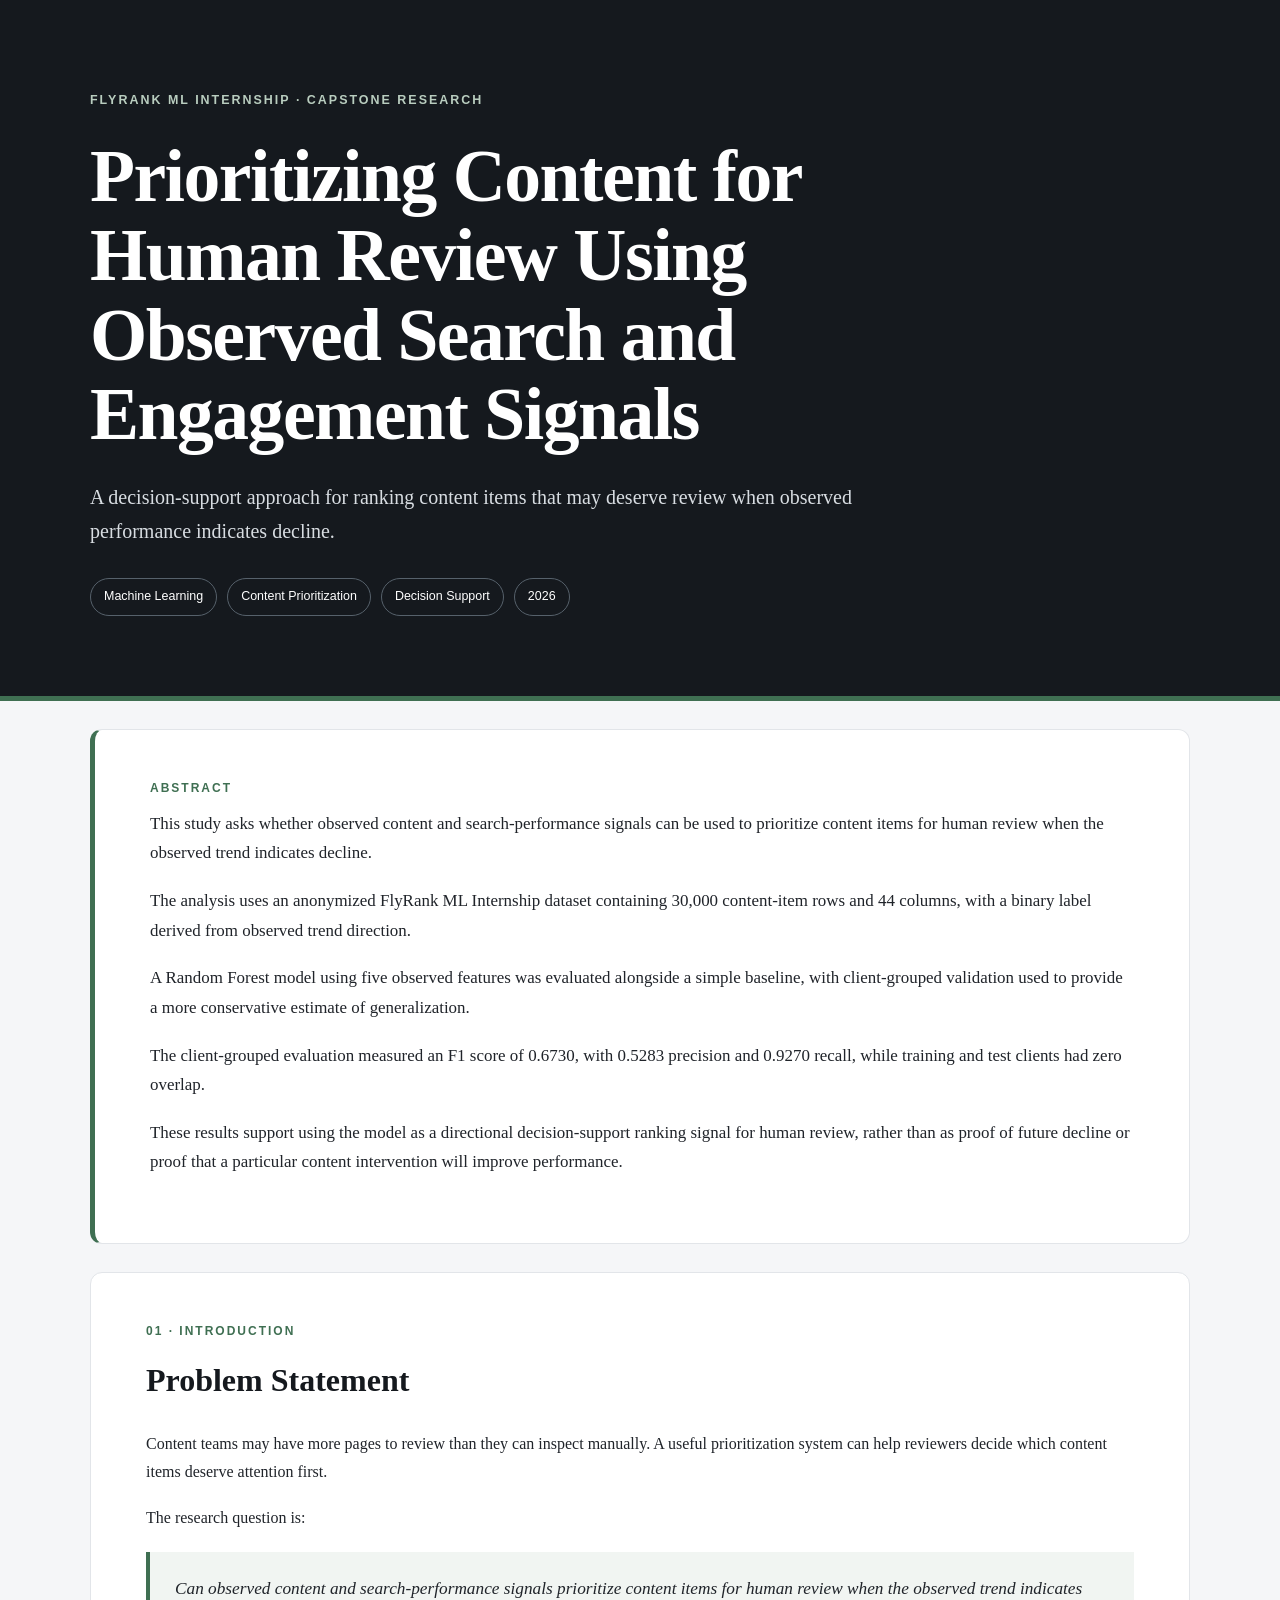
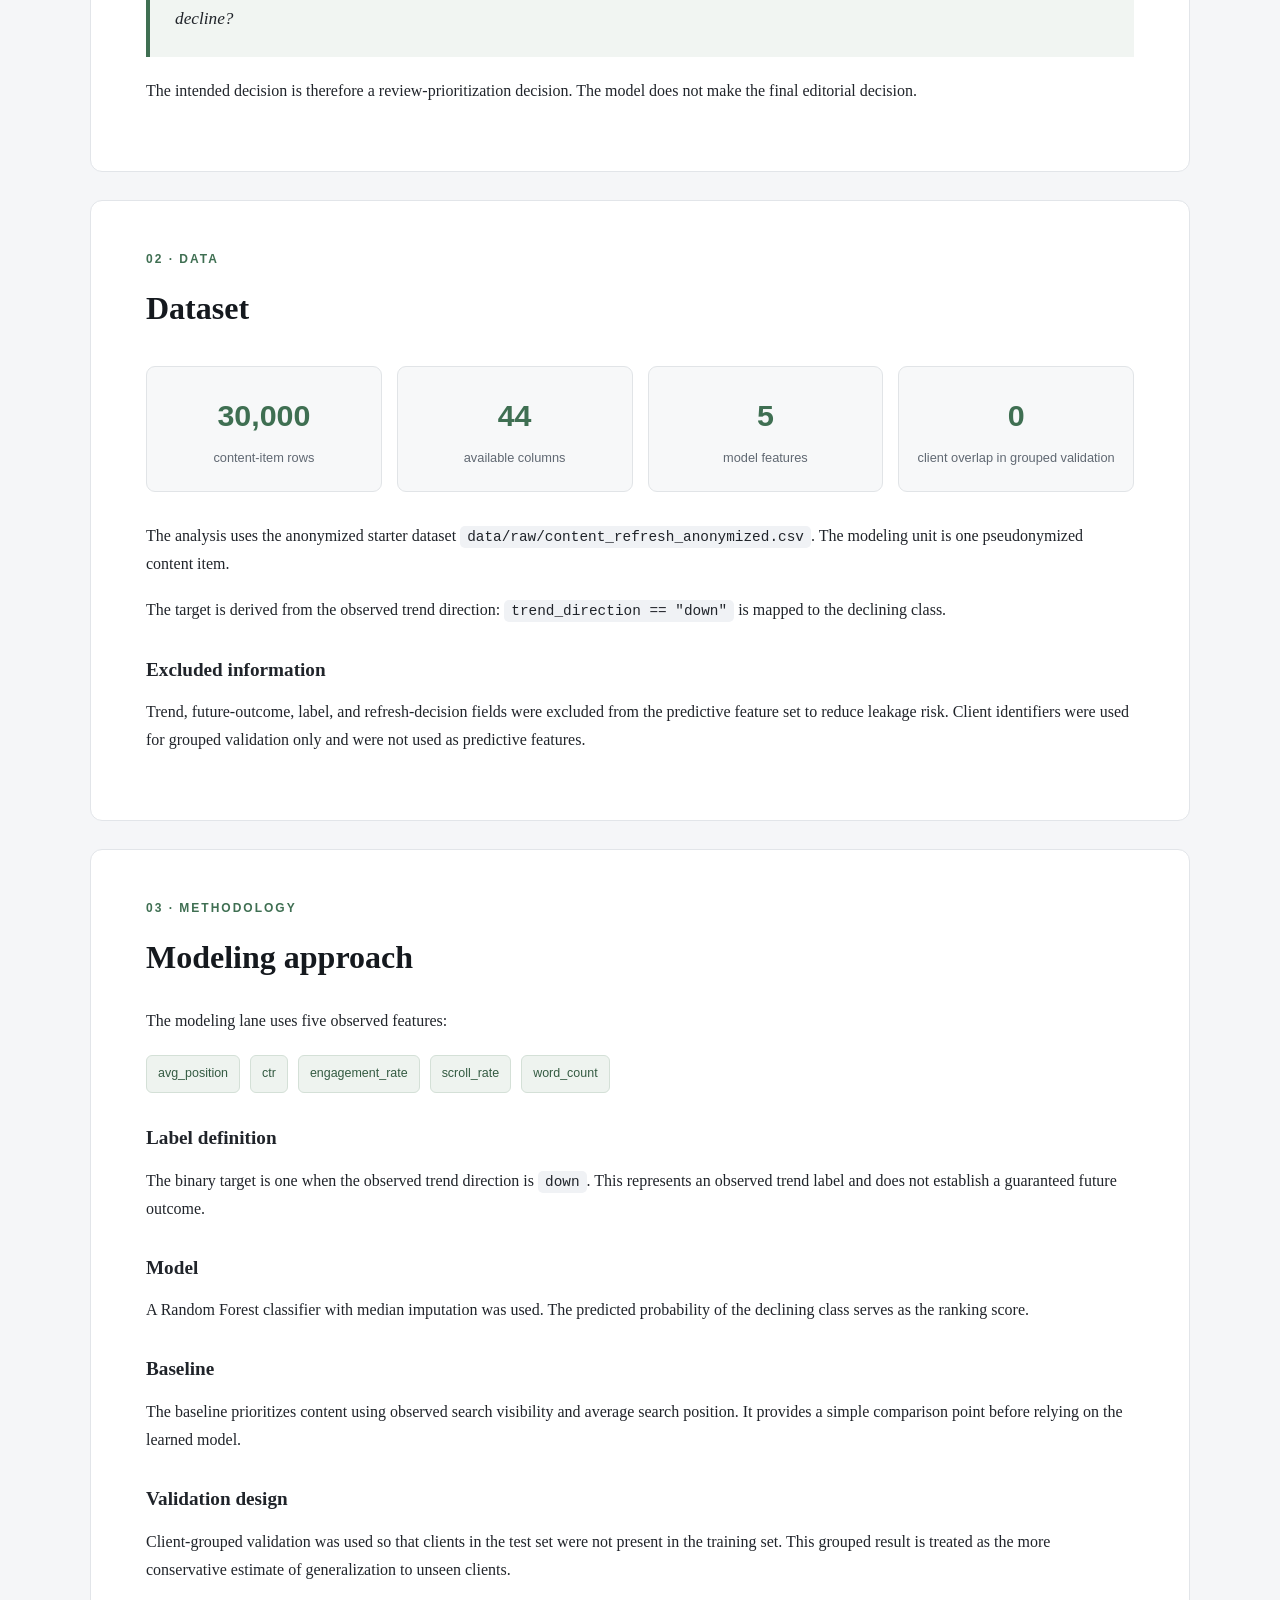
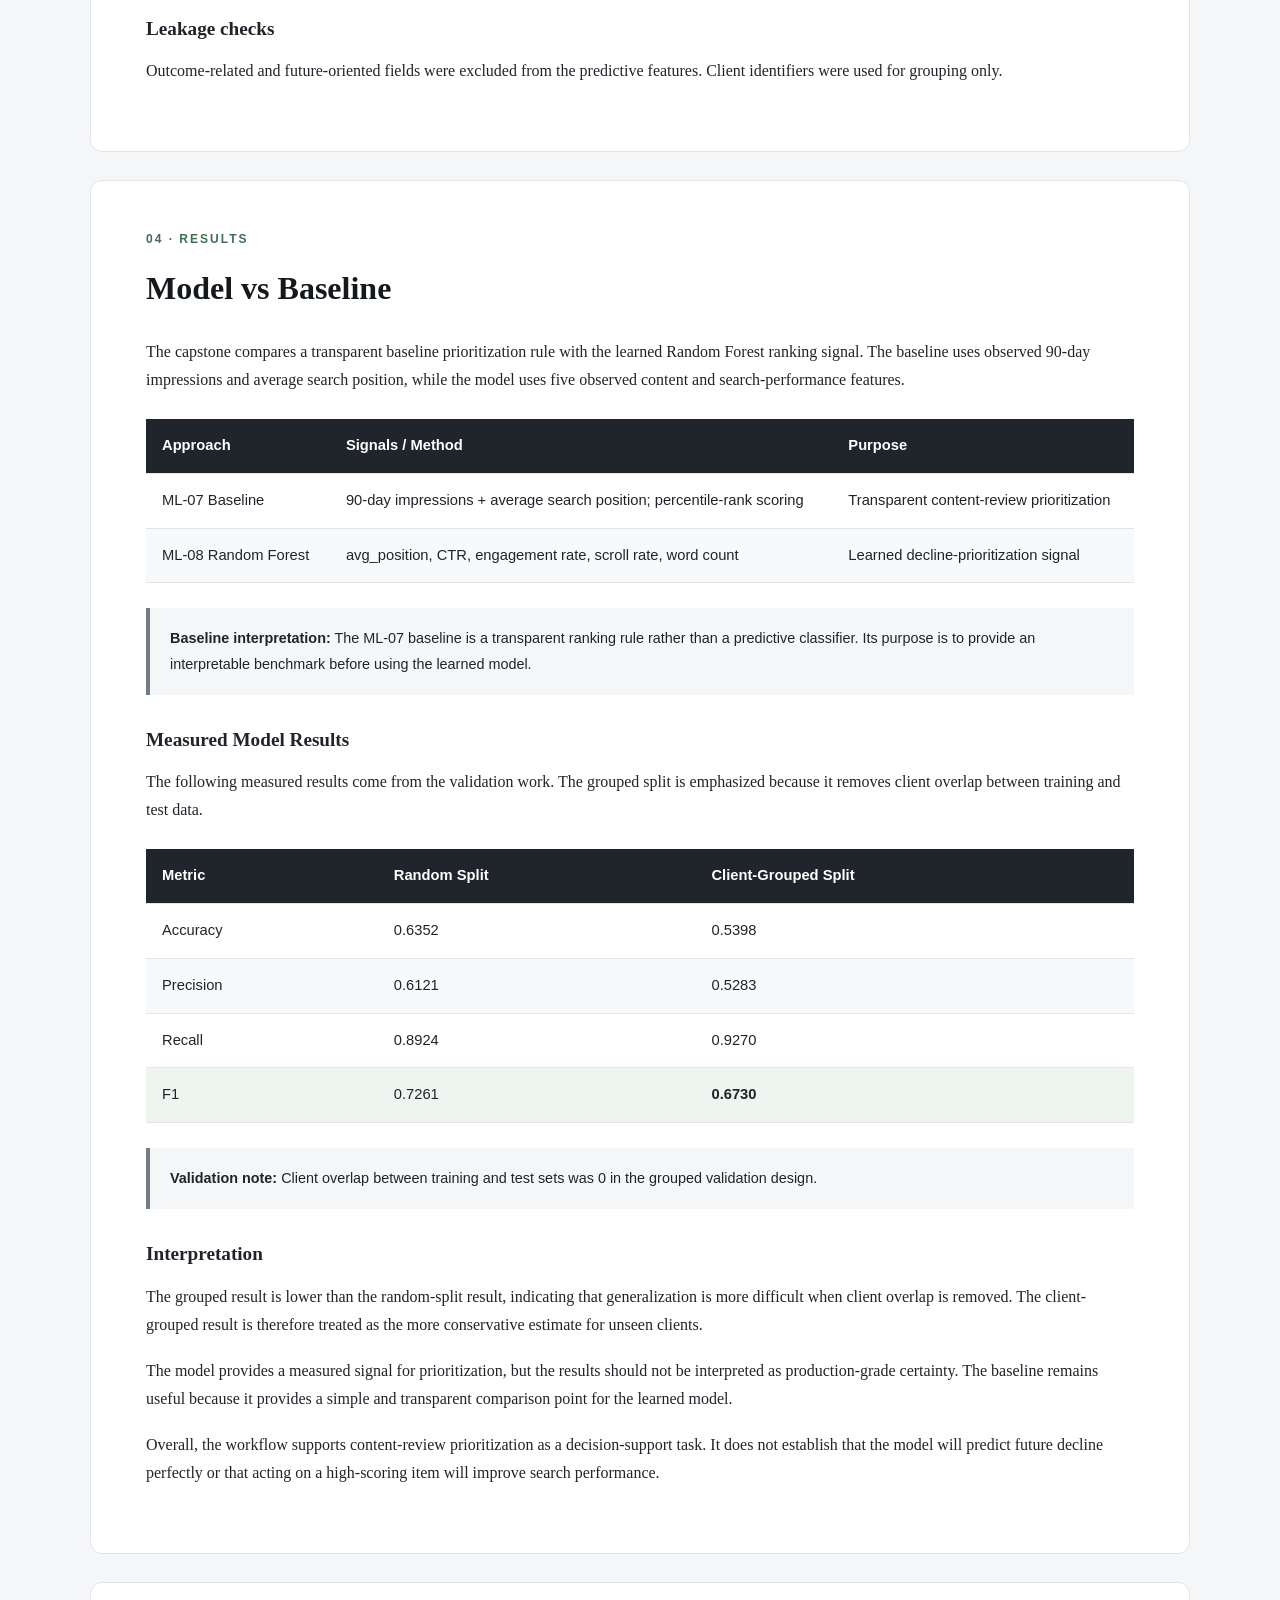
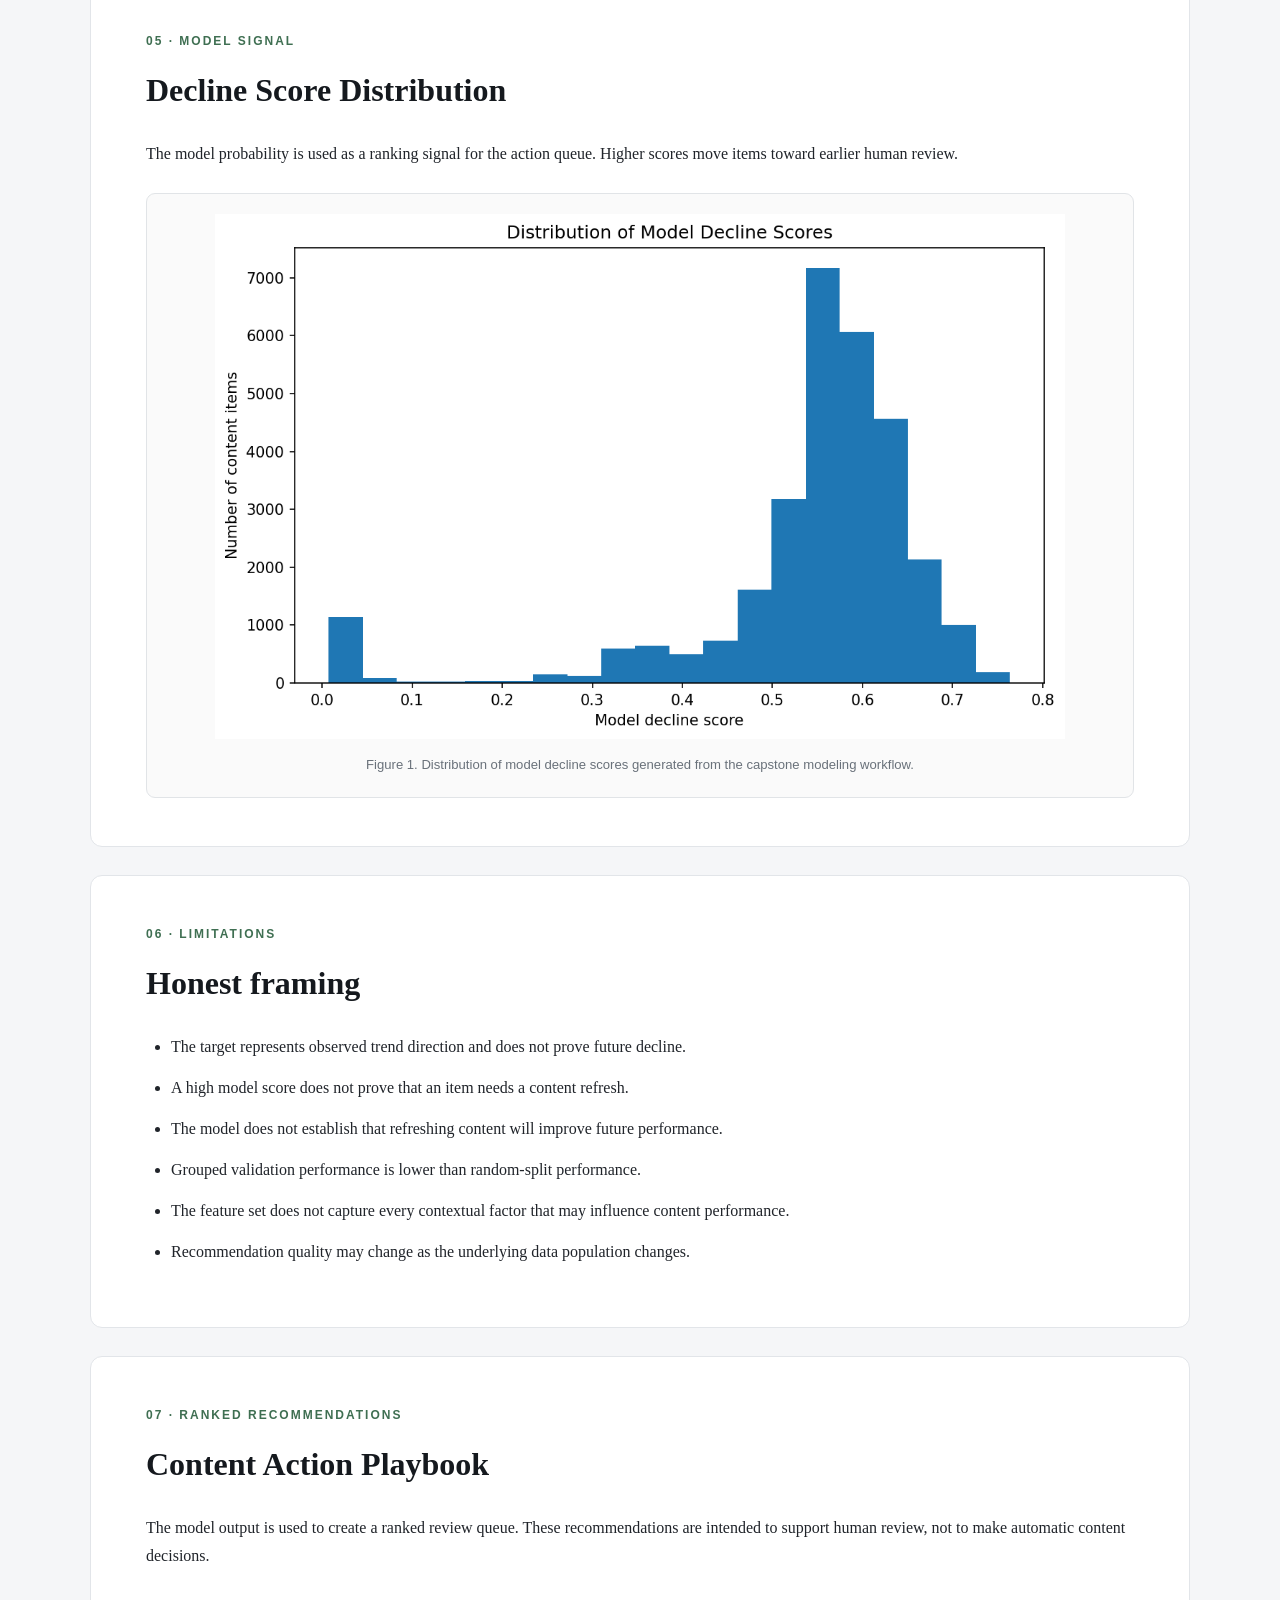
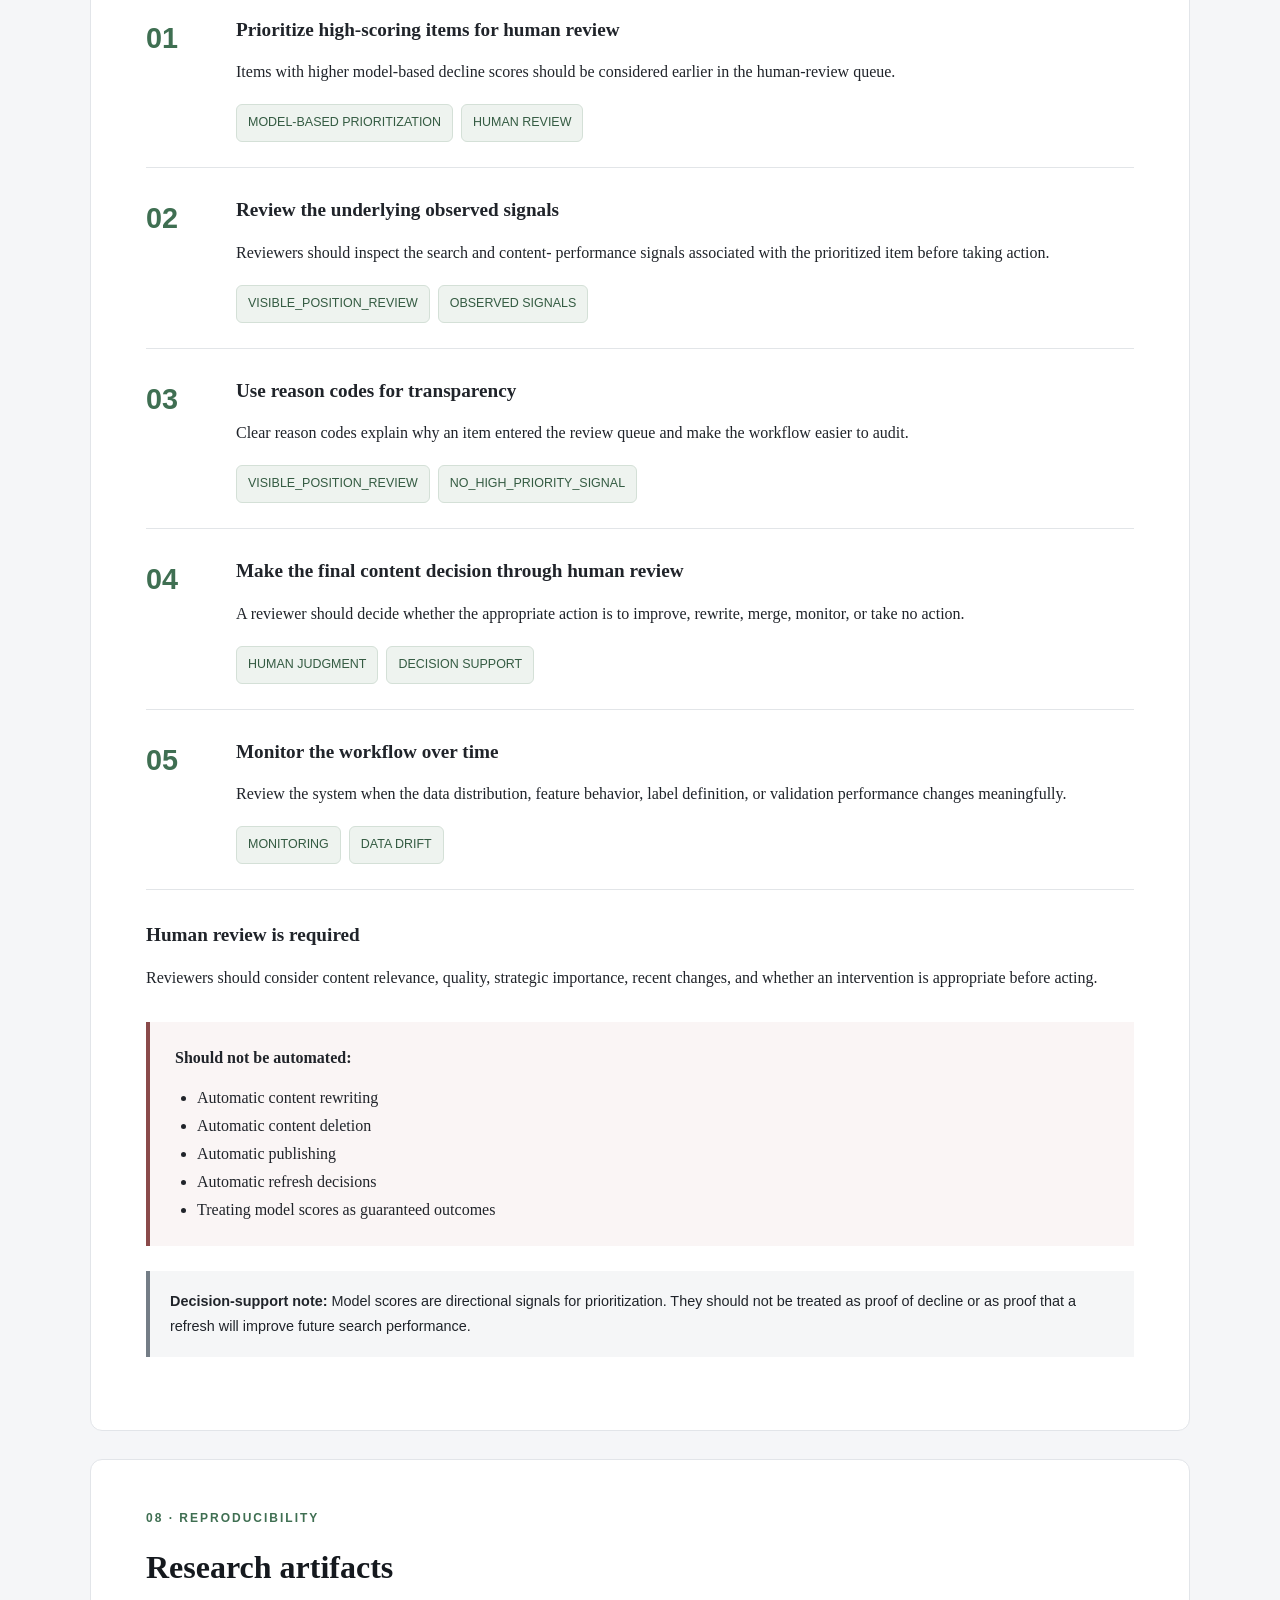
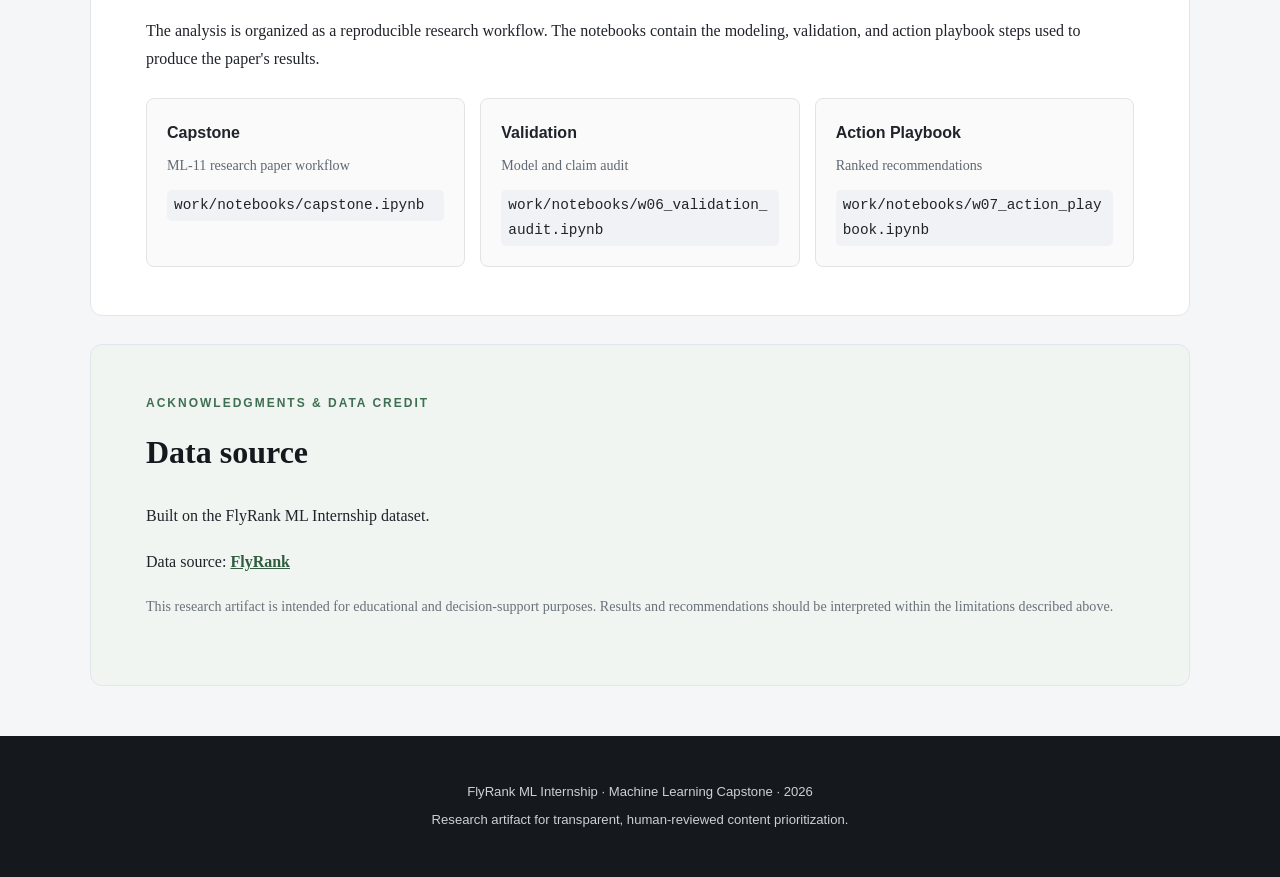
==== commit e166f574: "Update capstone recommendations and final paper" ====
--- a/index.html
+++ b/index.html
@@ -221,176 +221,212 @@
                 grouping only.
             </p>
         </section>
+
+
         <!-- RESULTS -->
-<section class="paper-section">
-    <div class="section-label">04 · RESULTS</div>
-
-    <h2>Model vs Baseline</h2>
-
-    <p>
-        The capstone compares a transparent baseline prioritization rule with
-        the learned Random Forest ranking signal. The baseline uses observed
-        90-day impressions and average search position, while the model uses
-        five observed content and search-performance features.
-    </p>
-
-    <div class="table-wrapper">
-        <table>
-            <thead>
-                <tr>
-                    <th>Approach</th>
-                    <th>Signals / Method</th>
-                    <th>Purpose</th>
-                </tr>
-            </thead>
-
-            <tbody>
-                <tr>
-                    <td>ML-07 Baseline</td>
-                    <td>
-                        90-day impressions + average search position;
-                        percentile-rank scoring
-                    </td>
-                    <td>
-                        Transparent content-review prioritization
-                    </td>
-                </tr>
-
-                <tr>
-                    <td>ML-08 Random Forest</td>
-                    <td>
-                        avg_position, CTR, engagement rate,
-                        scroll rate, word count
-                    </td>
-                    <td>
-                        Learned decline-prioritization signal
-                    </td>
-                </tr>
-            </tbody>
-        </table>
-    </div>
-
-    <div class="result-note">
-        <strong>Baseline interpretation:</strong>
-        The ML-07 baseline is a transparent ranking rule rather than a
-        predictive classifier. Its purpose is to provide an interpretable
-        benchmark before using the learned model.
-    </div>
-
-    <h3>Measured Model Results</h3>
-
-    <p>
-        The following measured results come from the validation work.
-        The grouped split is emphasized because it removes client overlap
-        between training and test data.
-    </p>
-
-    <div class="table-wrapper">
-        <table>
-            <thead>
-                <tr>
-                    <th>Metric</th>
-                    <th>Random Split</th>
-                    <th>Client-Grouped Split</th>
-                </tr>
-            </thead>
-
-            <tbody>
-                <tr>
-                    <td>Accuracy</td>
-                    <td>0.6352</td>
-                    <td>0.5398</td>
-                </tr>
-
-                <tr>
-                    <td>Precision</td>
-                    <td>0.6121</td>
-                    <td>0.5283</td>
-                </tr>
-
-                <tr>
-                    <td>Recall</td>
-                    <td>0.8924</td>
-                    <td>0.9270</td>
-                </tr>
-
-                <tr class="highlight-row">
-                    <td>F1</td>
-                    <td>0.7261</td>
-                    <td><strong>0.6730</strong></td>
-                </tr>
-            </tbody>
-        </table>
-    </div>
-
-    <div class="result-note">
-        <strong>Validation note:</strong>
-        Client overlap between training and test sets was 0 in the grouped
-        validation design.
-    </div>
-
-    <h3>Interpretation</h3>
-
-    <p>
-        The grouped result is lower than the random-split result, indicating
-        that generalization is more difficult when client overlap is removed.
-        The client-grouped result is therefore treated as the more conservative
-        estimate for unseen clients.
-    </p>
-
-    <p>
-        The model provides a measured signal for prioritization, but the
-        results should not be interpreted as production-grade certainty.
-        The baseline remains useful because it provides a simple and
-        transparent comparison point for the learned model.
-    </p>
-
-    <p>
-        Overall, the workflow supports content-review prioritization as a
-        decision-support task. It does not establish that the model will
-        predict future decline perfectly or that acting on a high-scoring item
-        will improve search performance.
-    </p>
-</section>
-
-
-<!-- FIGURE -->
-<section class="paper-section">
-    <div class="section-label">05 · MODEL SIGNAL</div>
-
-    <h2>Decline Score Distribution</h2>
-
-    <p>
-        The model probability is used as a ranking signal for the action queue.
-        Higher scores move items toward earlier human review.
-    </p>
-
-    <div class="figure-card">
-
-        <img
-            src="work/figures/decline_score_distribution.png"
-            alt="Distribution of model decline scores"
-        >
-
-        <p class="caption">
-            Figure 1. Distribution of model decline scores generated from
-            the capstone modeling workflow.
-        </p>
-
-    </div>
-</section>
-
-
-       
+        <section class="paper-section">
+
+            <div class="section-label">04 · RESULTS</div>
+
+            <h2>Model vs Baseline</h2>
+
+            <p>
+                The capstone compares a transparent baseline prioritization
+                rule with the learned Random Forest ranking signal. The baseline
+                uses observed 90-day impressions and average search position,
+                while the model uses five observed content and search-performance
+                features.
+            </p>
+
+            <div class="table-wrapper">
+
+                <table>
+
+                    <thead>
+                        <tr>
+                            <th>Approach</th>
+                            <th>Signals / Method</th>
+                            <th>Purpose</th>
+                        </tr>
+                    </thead>
+
+                    <tbody>
+
+                        <tr>
+                            <td>ML-07 Baseline</td>
+
+                            <td>
+                                90-day impressions + average search position;
+                                percentile-rank scoring
+                            </td>
+
+                            <td>
+                                Transparent content-review prioritization
+                            </td>
+                        </tr>
+
+                        <tr>
+                            <td>ML-08 Random Forest</td>
+
+                            <td>
+                                avg_position, CTR, engagement rate,
+                                scroll rate, word count
+                            </td>
+
+                            <td>
+                                Learned decline-prioritization signal
+                            </td>
+                        </tr>
+
+                    </tbody>
+
+                </table>
+
+            </div>
+
+
+            <div class="result-note">
+
+                <strong>Baseline interpretation:</strong>
+
+                The ML-07 baseline is a transparent ranking rule rather than a
+                predictive classifier. Its purpose is to provide an interpretable
+                benchmark before using the learned model.
+
+            </div>
+
+
+            <h3>Measured Model Results</h3>
+
+            <p>
+                The following measured results come from the validation work.
+                The grouped split is emphasized because it removes client
+                overlap between training and test data.
+            </p>
+
+
+            <div class="table-wrapper">
+
+                <table>
+
+                    <thead>
+
+                        <tr>
+                            <th>Metric</th>
+                            <th>Random Split</th>
+                            <th>Client-Grouped Split</th>
+                        </tr>
+
+                    </thead>
+
+                    <tbody>
+
+                        <tr>
+                            <td>Accuracy</td>
+                            <td>0.6352</td>
+                            <td>0.5398</td>
+                        </tr>
+
+                        <tr>
+                            <td>Precision</td>
+                            <td>0.6121</td>
+                            <td>0.5283</td>
+                        </tr>
+
+                        <tr>
+                            <td>Recall</td>
+                            <td>0.8924</td>
+                            <td>0.9270</td>
+                        </tr>
+
+                        <tr class="highlight-row">
+                            <td>F1</td>
+                            <td>0.7261</td>
+                            <td><strong>0.6730</strong></td>
+                        </tr>
+
+                    </tbody>
+
+                </table>
+
+            </div>
+
+
+            <div class="result-note">
+
+                <strong>Validation note:</strong>
+
+                Client overlap between training and test sets was 0 in the
+                grouped validation design.
+
+            </div>
+
+
+            <h3>Interpretation</h3>
+
+            <p>
+                The grouped result is lower than the random-split result,
+                indicating that generalization is more difficult when client
+                overlap is removed. The client-grouped result is therefore
+                treated as the more conservative estimate for unseen clients.
+            </p>
+
+            <p>
+                The model provides a measured signal for prioritization, but the
+                results should not be interpreted as production-grade certainty.
+                The baseline remains useful because it provides a simple and
+                transparent comparison point for the learned model.
+            </p>
+
+            <p>
+                Overall, the workflow supports content-review prioritization as
+                a decision-support task. It does not establish that the model
+                will predict future decline perfectly or that acting on a
+                high-scoring item will improve search performance.
+            </p>
+
+        </section>
+
+
+        <!-- FIGURE -->
+        <section class="paper-section">
+
+            <div class="section-label">05 · MODEL SIGNAL</div>
+
+            <h2>Decline Score Distribution</h2>
+
+            <p>
+                The model probability is used as a ranking signal for the
+                action queue. Higher scores move items toward earlier human
+                review.
+            </p>
+
+            <div class="figure-card">
+
+                <img
+                    src="work/figures/decline_score_distribution.png"
+                    alt="Distribution of model decline scores"
+                >
+
+                <p class="caption">
+                    Figure 1. Distribution of model decline scores generated
+                    from the capstone modeling workflow.
+                </p>
+
+            </div>
+
+        </section>
 
 
         <!-- LIMITATIONS -->
         <section class="paper-section">
+
             <div class="section-label">06 · LIMITATIONS</div>
 
             <h2>Honest framing</h2>
 
             <ul class="limits-list">
+
                 <li>
                     The target represents observed trend direction and does
                     not prove future decline.
@@ -420,79 +456,213 @@
                     Recommendation quality may change as the underlying data
                     population changes.
                 </li>
+
             </ul>
+
         </section>
 
 
         <!-- RECOMMENDATIONS -->
         <section class="paper-section recommendations">
-            <div class="section-label">07 · RANKED RECOMMENDATIONS</div>
-
-            <h2>Content action playbook</h2>
+
+            <div class="section-label">
+                07 · RANKED RECOMMENDATIONS
+            </div>
+
+            <h2>Content Action Playbook</h2>
+
+            <p>
+                The model output is used to create a ranked review queue.
+                These recommendations are intended to support human review,
+                not to make automatic content decisions.
+            </p>
+
+
+            <!-- Recommendation 01 -->
 
             <div class="recommendation">
 
-                <div class="rank">01</div>
+                <div class="rank">
+                    01
+                </div>
 
                 <div>
-                    <h3>Prioritize for human review</h3>
+
+                    <h3>
+                        Prioritize high-scoring items for human review
+                    </h3>
 
                     <p>
-                        Items with a high decline score should receive earlier
-                        human review.
+                        Items with higher model-based decline scores should be
+                        considered earlier in the human-review queue.
                     </p>
 
                     <div class="tags">
-                        <span>HIGH_DECLINE_SCORE</span>
-                        <span>POSITION_RISK</span>
+
+                        <span>
+                            MODEL-BASED PRIORITIZATION
+                        </span>
+
+                        <span>
+                            HUMAN REVIEW
+                        </span>
+
                     </div>
-                </div>
-
-            </div>
-
+
+                </div>
+
+            </div>
+
+
+            <!-- Recommendation 02 -->
 
             <div class="recommendation">
 
-                <div class="rank">02</div>
+                <div class="rank">
+                    02
+                </div>
 
                 <div>
-                    <h3>Review if resources allow</h3>
+
+                    <h3>
+                        Review the underlying observed signals
+                    </h3>
 
                     <p>
-                        Moderate-score items can be reviewed when capacity is
-                        available.
+                        Reviewers should inspect the search and content-
+                        performance signals associated with the prioritized
+                        item before taking action.
                     </p>
 
                     <div class="tags">
-                        <span>LOW_CTR_SIGNAL</span>
-                        <span>LOW_ENGAGEMENT_SIGNAL</span>
+
+                        <span>
+                            VISIBLE_POSITION_REVIEW
+                        </span>
+
+                        <span>
+                            OBSERVED SIGNALS
+                        </span>
+
                     </div>
-                </div>
-
-            </div>
-
+
+                </div>
+
+            </div>
+
+
+            <!-- Recommendation 03 -->
 
             <div class="recommendation">
 
-                <div class="rank">03</div>
+                <div class="rank">
+                    03
+                </div>
 
                 <div>
-                    <h3>Monitor</h3>
+
+                    <h3>
+                        Use reason codes for transparency
+                    </h3>
 
                     <p>
-                        Lower-score items can remain in the monitoring queue
-                        rather than receiving immediate intervention.
+                        Clear reason codes explain why an item entered the
+                        review queue and make the workflow easier to audit.
                     </p>
 
                     <div class="tags">
-                        <span>LOWER_PRIORITY</span>
+
+                        <span>
+                            VISIBLE_POSITION_REVIEW
+                        </span>
+
+                        <span>
+                            NO_HIGH_PRIORITY_SIGNAL
+                        </span>
+
                     </div>
-                </div>
-
-            </div>
-
-
-            <h3>Human review is required</h3>
+
+                </div>
+
+            </div>
+
+
+            <!-- Recommendation 04 -->
+
+            <div class="recommendation">
+
+                <div class="rank">
+                    04
+                </div>
+
+                <div>
+
+                    <h3>
+                        Make the final content decision through human review
+                    </h3>
+
+                    <p>
+                        A reviewer should decide whether the appropriate action
+                        is to improve, rewrite, merge, monitor, or take no action.
+                    </p>
+
+                    <div class="tags">
+
+                        <span>
+                            HUMAN JUDGMENT
+                        </span>
+
+                        <span>
+                            DECISION SUPPORT
+                        </span>
+
+                    </div>
+
+                </div>
+
+            </div>
+
+
+            <!-- Recommendation 05 -->
+
+            <div class="recommendation">
+
+                <div class="rank">
+                    05
+                </div>
+
+                <div>
+
+                    <h3>
+                        Monitor the workflow over time
+                    </h3>
+
+                    <p>
+                        Review the system when the data distribution, feature
+                        behavior, label definition, or validation performance
+                        changes meaningfully.
+                    </p>
+
+                    <div class="tags">
+
+                        <span>
+                            MONITORING
+                        </span>
+
+                        <span>
+                            DATA DRIFT
+                        </span>
+
+                    </div>
+
+                </div>
+
+            </div>
+
+
+            <h3>
+                Human review is required
+            </h3>
 
             <p>
                 Reviewers should consider content relevance, quality, strategic
@@ -500,25 +670,65 @@
                 appropriate before acting.
             </p>
 
+
             <div class="no-go">
-                <strong>Should not be automated:</strong>
+
+                <strong>
+                    Should not be automated:
+                </strong>
 
                 <ul>
-                    <li>Automatic content rewriting</li>
-                    <li>Automatic content deletion</li>
-                    <li>Automatic publishing</li>
-                    <li>Automatic refresh decisions</li>
-                    <li>Treating model scores as guaranteed outcomes</li>
+
+                    <li>
+                        Automatic content rewriting
+                    </li>
+
+                    <li>
+                        Automatic content deletion
+                    </li>
+
+                    <li>
+                        Automatic publishing
+                    </li>
+
+                    <li>
+                        Automatic refresh decisions
+                    </li>
+
+                    <li>
+                        Treating model scores as guaranteed outcomes
+                    </li>
+
                 </ul>
-            </div>
+
+            </div>
+
+
+            <div class="result-note">
+
+                <strong>
+                    Decision-support note:
+                </strong>
+
+                Model scores are directional signals for prioritization.
+                They should not be treated as proof of decline or as proof
+                that a refresh will improve future search performance.
+
+            </div>
+
         </section>
 
 
         <!-- REPRODUCIBILITY -->
         <section class="paper-section">
-            <div class="section-label">08 · REPRODUCIBILITY</div>
-
-            <h2>Research artifacts</h2>
+
+            <div class="section-label">
+                08 · REPRODUCIBILITY
+            </div>
+
+            <h2>
+                Research artifacts
+            </h2>
 
             <p>
                 The analysis is organized as a reproducible research workflow.
@@ -529,32 +739,70 @@
             <div class="artifact-grid">
 
                 <div class="artifact">
-                    <strong>Capstone</strong>
-                    <span>ML-11 research paper workflow</span>
-                    <code>work/notebooks/capstone.ipynb</code>
-                </div>
+
+                    <strong>
+                        Capstone
+                    </strong>
+
+                    <span>
+                        ML-11 research paper workflow
+                    </span>
+
+                    <code>
+                        work/notebooks/capstone.ipynb
+                    </code>
+
+                </div>
+
 
                 <div class="artifact">
-                    <strong>Validation</strong>
-                    <span>Model and claim audit</span>
-                    <code>work/notebooks/w06_validation_audit.ipynb</code>
-                </div>
+
+                    <strong>
+                        Validation
+                    </strong>
+
+                    <span>
+                        Model and claim audit
+                    </span>
+
+                    <code>
+                        work/notebooks/w06_validation_audit.ipynb
+                    </code>
+
+                </div>
+
 
                 <div class="artifact">
-                    <strong>Action Playbook</strong>
-                    <span>Ranked recommendations</span>
-                    <code>work/notebooks/w07_action_playbook.ipynb</code>
-                </div>
-
-            </div>
+
+                    <strong>
+                        Action Playbook
+                    </strong>
+
+                    <span>
+                        Ranked recommendations
+                    </span>
+
+                    <code>
+                        work/notebooks/w07_action_playbook.ipynb
+                    </code>
+
+                </div>
+
+            </div>
+
         </section>
 
 
         <!-- ACKNOWLEDGMENTS -->
         <section class="paper-section acknowledgment">
-            <div class="section-label">ACKNOWLEDGMENTS & DATA CREDIT</div>
-
-            <h2>Data source</h2>
+
+            <div class="section-label">
+                ACKNOWLEDGMENTS & DATA CREDIT
+            </div>
+
+            <h2>
+                Data source
+            </h2>
 
             <p>
                 Built on the FlyRank ML Internship dataset.
@@ -562,6 +810,7 @@
 
             <p>
                 Data source:
+
                 <a
                     href="https://flyrank.ai"
                     target="_blank"
@@ -576,6 +825,7 @@
                 decision-support purposes. Results and recommendations should
                 be interpreted within the limitations described above.
             </p>
+
         </section>
 
     </main>
@@ -583,6 +833,7 @@
 
     <!-- FOOTER -->
     <footer>
+
         <div class="container">
 
             <p>
@@ -595,7 +846,9 @@
             </p>
 
         </div>
+
     </footer>
+
 
 </body>
 </html>
